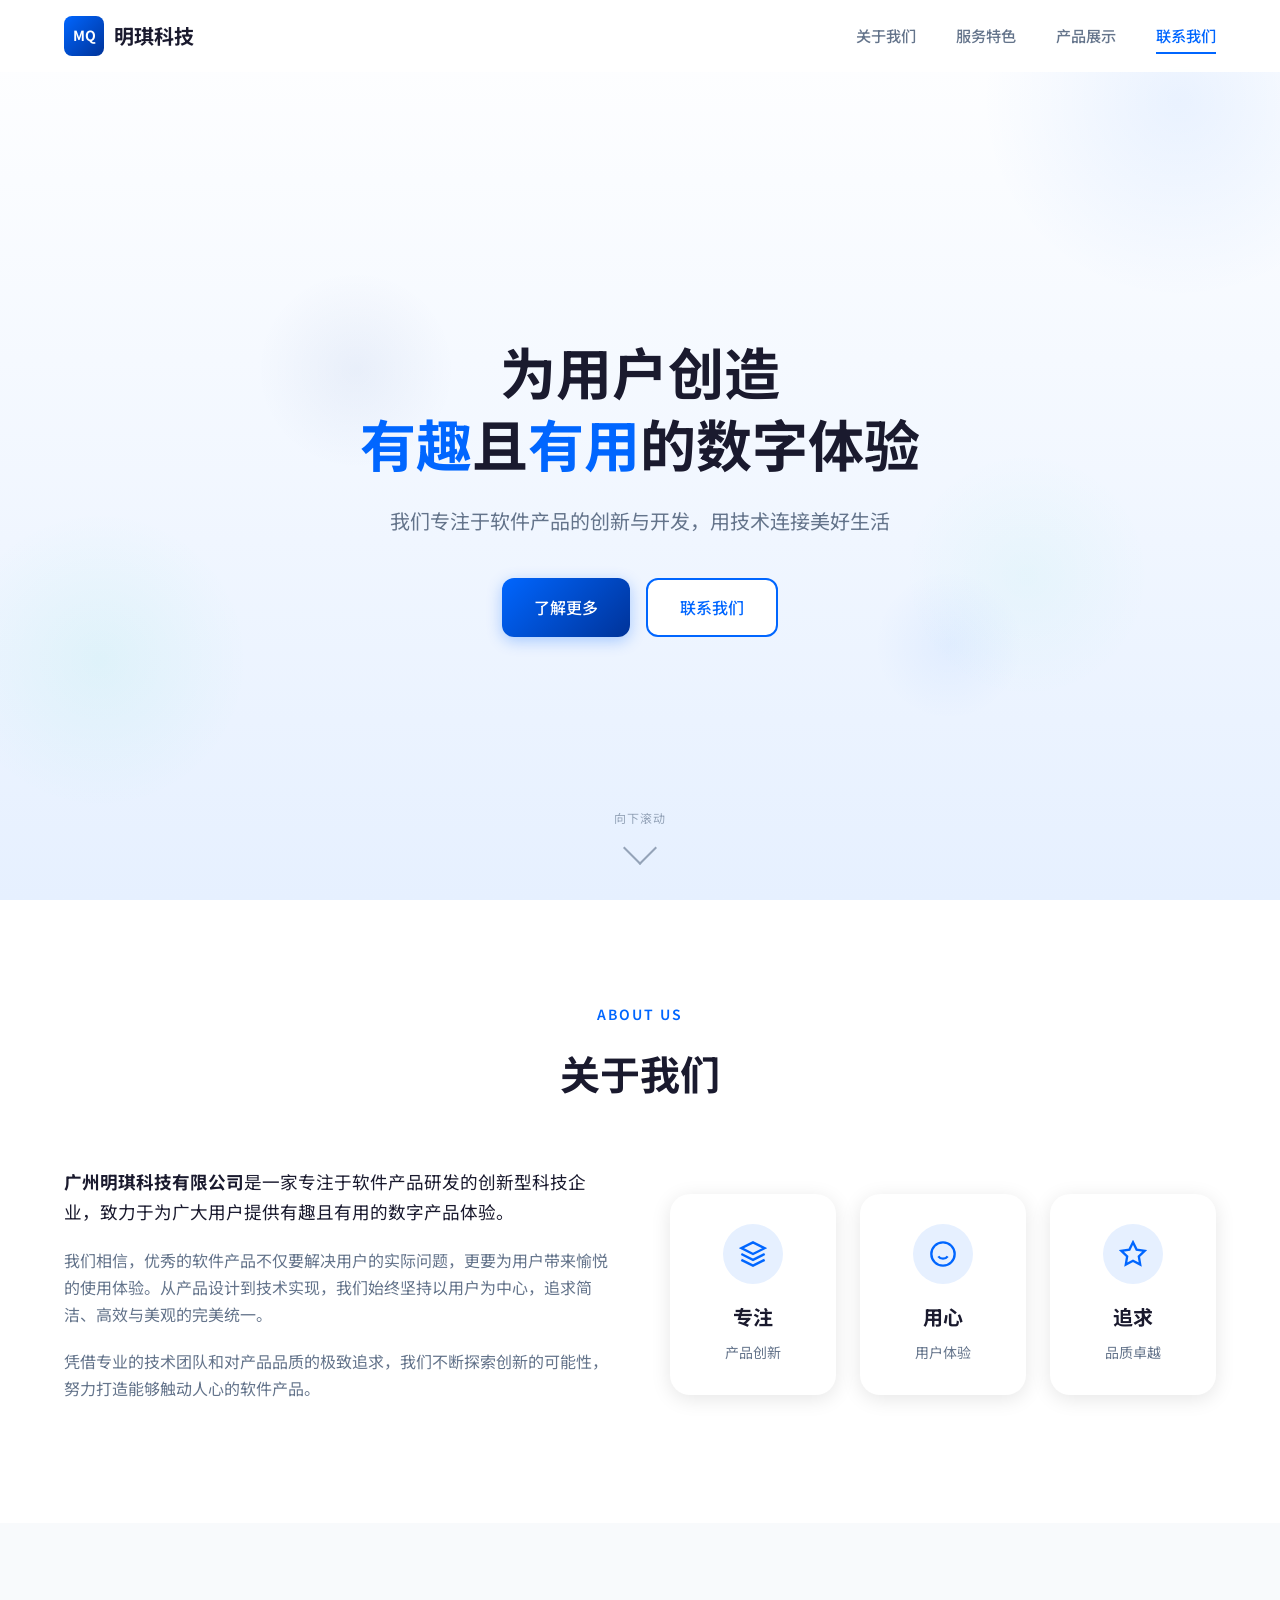
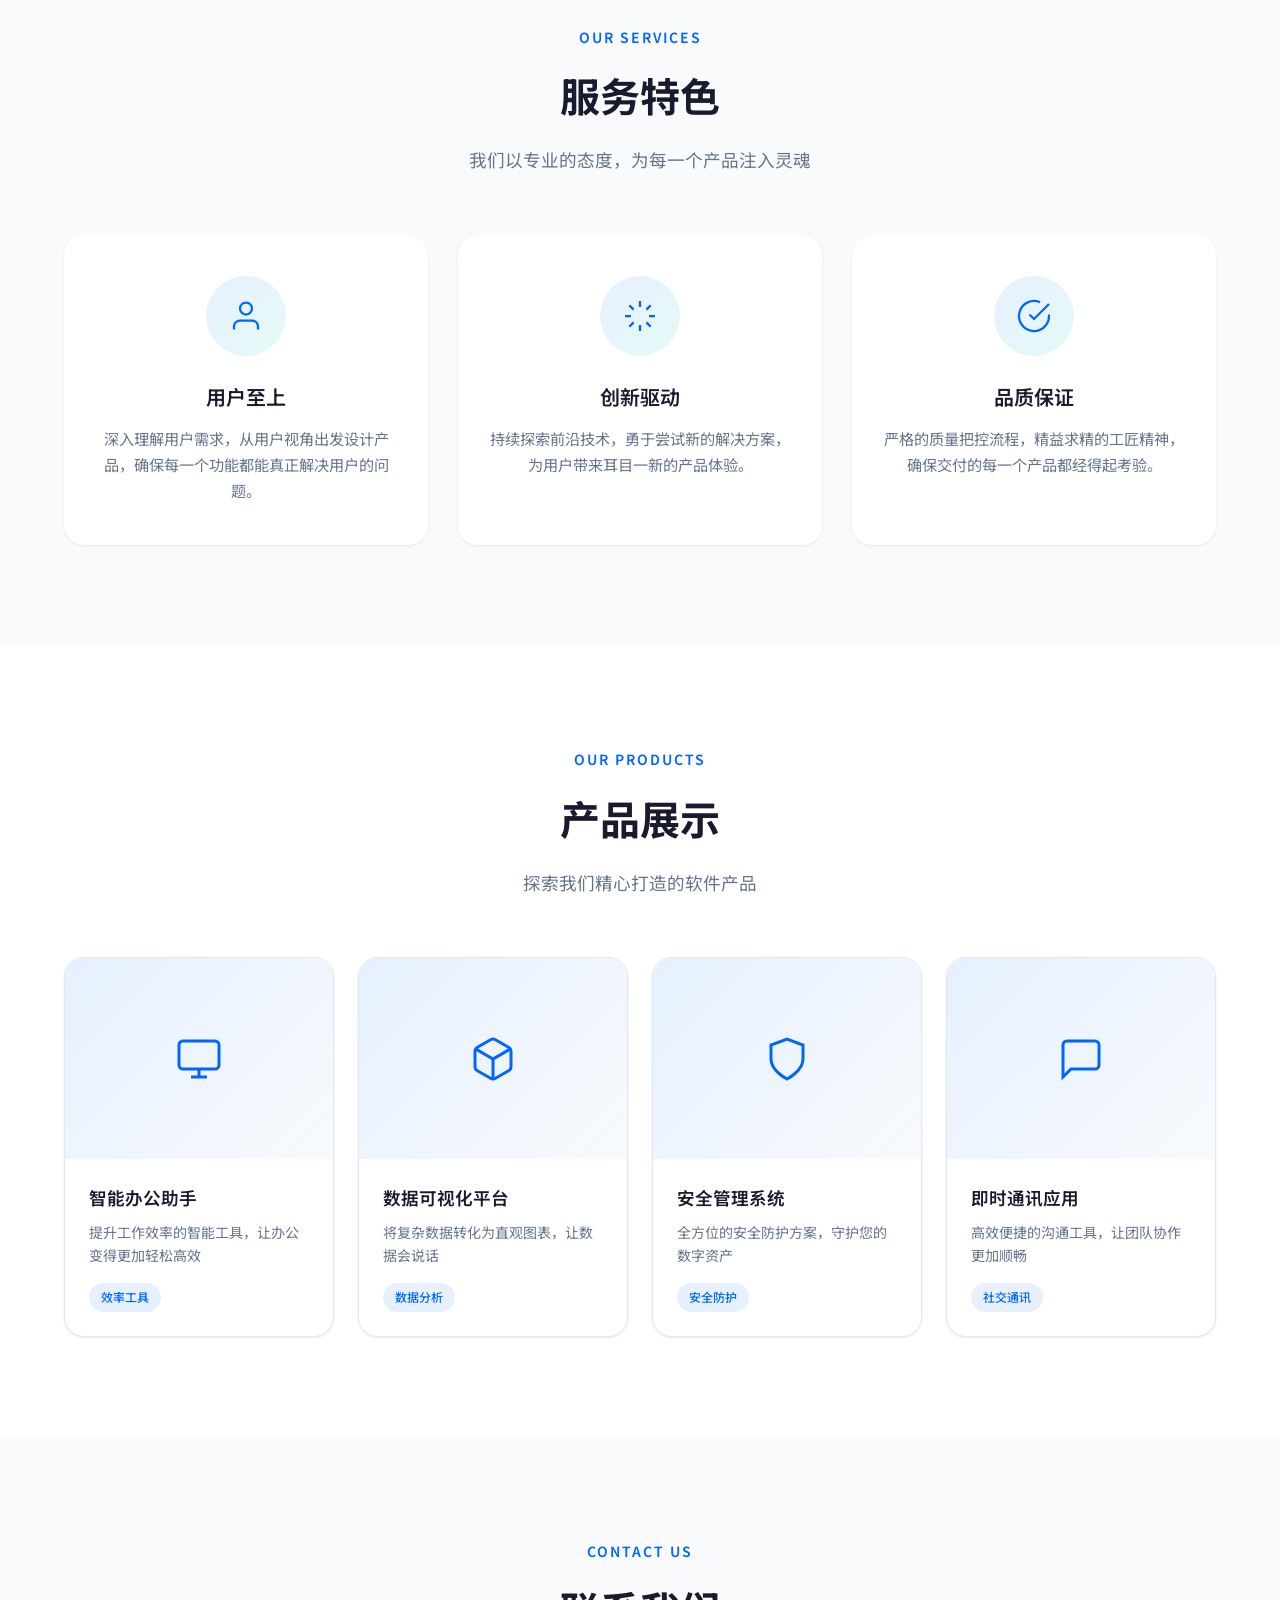
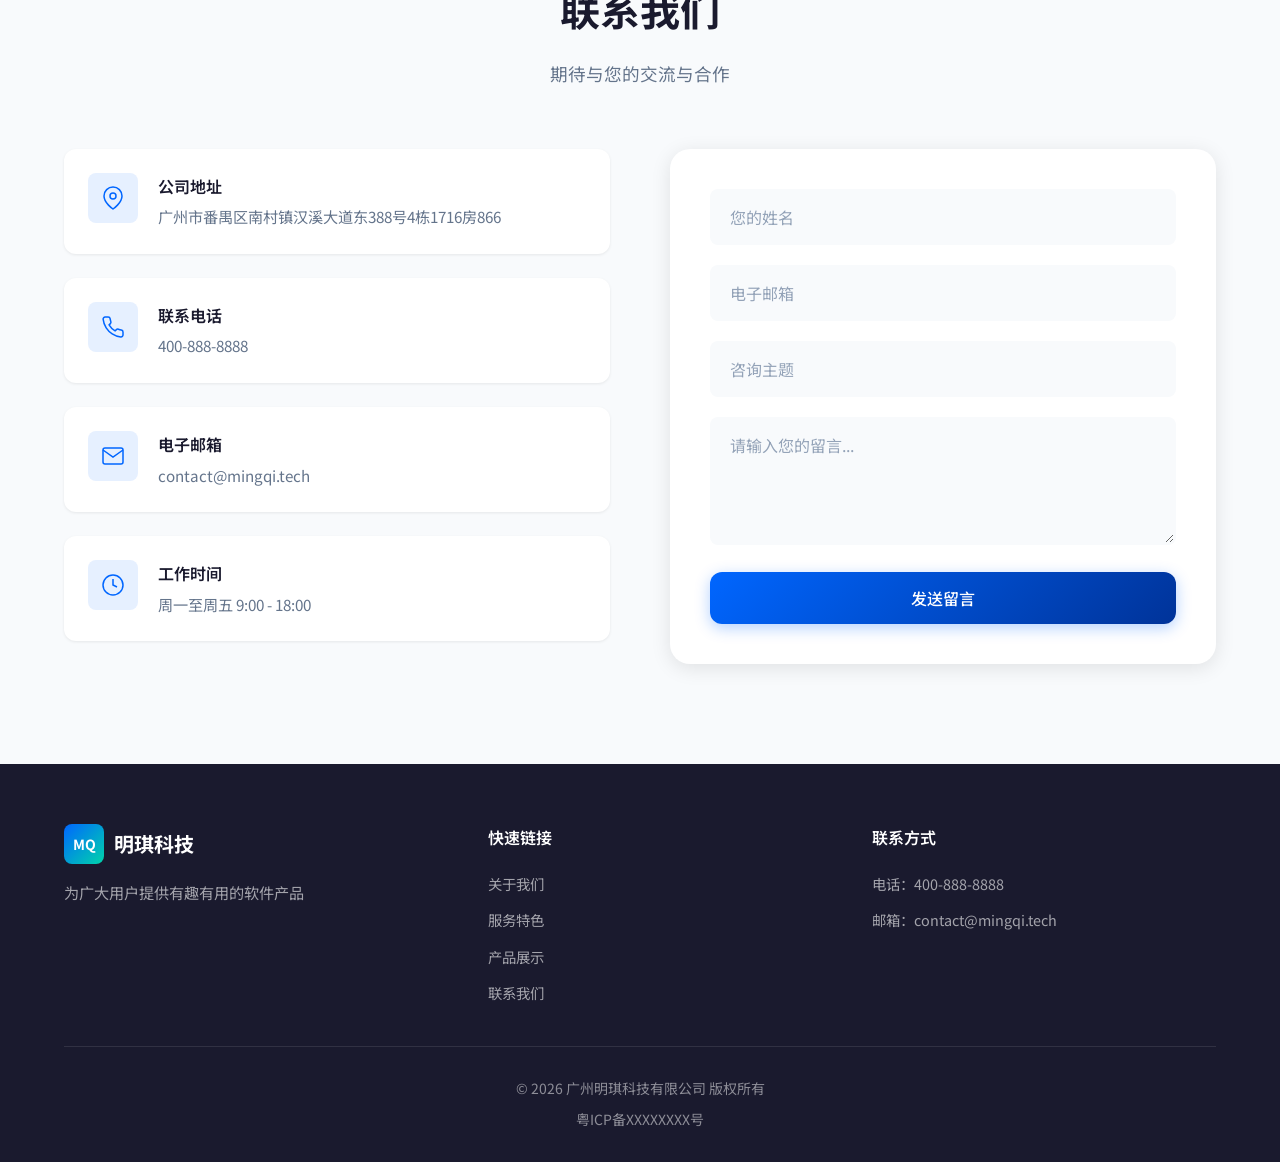
==== index.html @ f9608467 "Initial commit: 明琪科技官网" ====
<!DOCTYPE html>
<html lang="zh-CN">
<head>
    <meta charset="UTF-8">
    <meta name="viewport" content="width=device-width, initial-scale=1.0">
    <meta name="description" content="广州明琪科技有限公司 - 为广大用户提供有趣有用的软件产品">
    <meta name="keywords" content="明琪科技,软件开发,广州科技公司">
    <title>广州明琪科技有限公司 | 有趣有用的软件产品</title>
    <link rel="stylesheet" href="css/style.css">
    <link rel="preconnect" href="https://fonts.googleapis.com">
    <link rel="preconnect" href="https://fonts.gstatic.com" crossorigin>
    <link href="https://fonts.googleapis.com/css2?family=Noto+Sans+SC:wght@300;400;500;700&display=swap" rel="stylesheet">
</head>
<body>
    <!-- 顶部导航栏 -->
    <header class="header" id="header">
        <nav class="nav container">
            <a href="#" class="nav-logo">
                <span class="logo-icon">MQ</span>
                <span class="logo-text">明琪科技</span>
            </a>
            <ul class="nav-menu" id="nav-menu">
                <li class="nav-item">
                    <a href="#about" class="nav-link">关于我们</a>
                </li>
                <li class="nav-item">
                    <a href="#services" class="nav-link">服务特色</a>
                </li>
                <li class="nav-item">
                    <a href="#products" class="nav-link">产品展示</a>
                </li>
                <li class="nav-item">
                    <a href="#contact" class="nav-link">联系我们</a>
                </li>
            </ul>
            <button class="nav-toggle" id="nav-toggle" aria-label="打开菜单">
                <span class="hamburger"></span>
            </button>
        </nav>
    </header>

    <!-- 首屏区域 -->
    <section class="hero" id="hero">
        <div class="hero-bg">
            <div class="hero-shapes">
                <div class="shape shape-1"></div>
                <div class="shape shape-2"></div>
                <div class="shape shape-3"></div>
                <div class="shape shape-4"></div>
                <div class="shape shape-5"></div>
            </div>
        </div>
        <div class="hero-content container">
            <h1 class="hero-title animate-fade-up">
                为用户创造<br>
                <span class="highlight">有趣</span>且<span class="highlight">有用</span>的数字体验
            </h1>
            <p class="hero-subtitle animate-fade-up delay-1">
                我们专注于软件产品的创新与开发，用技术连接美好生活
            </p>
            <div class="hero-buttons animate-fade-up delay-2">
                <a href="#about" class="btn btn-primary">了解更多</a>
                <a href="#contact" class="btn btn-secondary">联系我们</a>
            </div>
        </div>
        <div class="scroll-indicator">
            <span class="scroll-text">向下滚动</span>
            <div class="scroll-arrow"></div>
        </div>
    </section>

    <!-- 关于我们 -->
    <section class="about section" id="about">
        <div class="container">
            <div class="section-header">
                <span class="section-tag">About Us</span>
                <h2 class="section-title">关于我们</h2>
            </div>
            <div class="about-content">
                <div class="about-text">
                    <p class="about-lead">
                        <strong>广州明琪科技有限公司</strong>是一家专注于软件产品研发的创新型科技企业，致力于为广大用户提供有趣且有用的数字产品体验。
                    </p>
                    <p>
                        我们相信，优秀的软件产品不仅要解决用户的实际问题，更要为用户带来愉悦的使用体验。从产品设计到技术实现，我们始终坚持以用户为中心，追求简洁、高效与美观的完美统一。
                    </p>
                    <p>
                        凭借专业的技术团队和对产品品质的极致追求，我们不断探索创新的可能性，努力打造能够触动人心的软件产品。
                    </p>
                </div>
                <div class="about-stats">
                    <div class="stat-item">
                        <span class="stat-icon">
                            <svg viewBox="0 0 24 24" fill="none" stroke="currentColor" stroke-width="2">
                                <path d="M12 2L2 7l10 5 10-5-10-5zM2 17l10 5 10-5M2 12l10 5 10-5"></path>
                            </svg>
                        </span>
                        <span class="stat-number">专注</span>
                        <span class="stat-label">产品创新</span>
                    </div>
                    <div class="stat-item">
                        <span class="stat-icon">
                            <svg viewBox="0 0 24 24" fill="none" stroke="currentColor" stroke-width="2">
                                <circle cx="12" cy="12" r="10"></circle>
                                <path d="M8 14s1.5 2 4 2 4-2 4-2"></path>
                                <line x1="9" y1="9" x2="9.01" y2="9"></line>
                                <line x1="15" y1="9" x2="15.01" y2="9"></line>
                            </svg>
                        </span>
                        <span class="stat-number">用心</span>
                        <span class="stat-label">用户体验</span>
                    </div>
                    <div class="stat-item">
                        <span class="stat-icon">
                            <svg viewBox="0 0 24 24" fill="none" stroke="currentColor" stroke-width="2">
                                <polygon points="12 2 15.09 8.26 22 9.27 17 14.14 18.18 21.02 12 17.77 5.82 21.02 7 14.14 2 9.27 8.91 8.26 12 2"></polygon>
                            </svg>
                        </span>
                        <span class="stat-number">追求</span>
                        <span class="stat-label">品质卓越</span>
                    </div>
                </div>
            </div>
        </div>
    </section>

    <!-- 服务特色 -->
    <section class="services section section-alt" id="services">
        <div class="container">
            <div class="section-header">
                <span class="section-tag">Our Services</span>
                <h2 class="section-title">服务特色</h2>
                <p class="section-subtitle">我们以专业的态度，为每一个产品注入灵魂</p>
            </div>
            <div class="services-grid">
                <div class="service-card">
                    <div class="service-icon">
                        <svg viewBox="0 0 24 24" fill="none" stroke="currentColor" stroke-width="1.5">
                            <path d="M20 21v-2a4 4 0 0 0-4-4H8a4 4 0 0 0-4 4v2"></path>
                            <circle cx="12" cy="7" r="4"></circle>
                        </svg>
                    </div>
                    <h3 class="service-title">用户至上</h3>
                    <p class="service-desc">
                        深入理解用户需求，从用户视角出发设计产品，确保每一个功能都能真正解决用户的问题。
                    </p>
                </div>
                <div class="service-card">
                    <div class="service-icon">
                        <svg viewBox="0 0 24 24" fill="none" stroke="currentColor" stroke-width="1.5">
                            <path d="M12 2v4M12 18v4M4.93 4.93l2.83 2.83M16.24 16.24l2.83 2.83M2 12h4M18 12h4M4.93 19.07l2.83-2.83M16.24 7.76l2.83-2.83"></path>
                        </svg>
                    </div>
                    <h3 class="service-title">创新驱动</h3>
                    <p class="service-desc">
                        持续探索前沿技术，勇于尝试新的解决方案，为用户带来耳目一新的产品体验。
                    </p>
                </div>
                <div class="service-card">
                    <div class="service-icon">
                        <svg viewBox="0 0 24 24" fill="none" stroke="currentColor" stroke-width="1.5">
                            <path d="M22 11.08V12a10 10 0 1 1-5.93-9.14"></path>
                            <polyline points="22 4 12 14.01 9 11.01"></polyline>
                        </svg>
                    </div>
                    <h3 class="service-title">品质保证</h3>
                    <p class="service-desc">
                        严格的质量把控流程，精益求精的工匠精神，确保交付的每一个产品都经得起考验。
                    </p>
                </div>
            </div>
        </div>
    </section>

    <!-- 产品展示 -->
    <section class="products section" id="products">
        <div class="container">
            <div class="section-header">
                <span class="section-tag">Our Products</span>
                <h2 class="section-title">产品展示</h2>
                <p class="section-subtitle">探索我们精心打造的软件产品</p>
            </div>
            <div class="products-grid">
                <div class="product-card">
                    <div class="product-image">
                        <div class="product-placeholder">
                            <svg viewBox="0 0 24 24" fill="none" stroke="currentColor" stroke-width="1.5">
                                <rect x="2" y="3" width="20" height="14" rx="2" ry="2"></rect>
                                <line x1="8" y1="21" x2="16" y2="21"></line>
                                <line x1="12" y1="17" x2="12" y2="21"></line>
                            </svg>
                        </div>
                    </div>
                    <div class="product-info">
                        <h3 class="product-name">智能办公助手</h3>
                        <p class="product-desc">提升工作效率的智能工具，让办公变得更加轻松高效</p>
                        <span class="product-tag">效率工具</span>
                    </div>
                </div>
                <div class="product-card">
                    <div class="product-image">
                        <div class="product-placeholder">
                            <svg viewBox="0 0 24 24" fill="none" stroke="currentColor" stroke-width="1.5">
                                <path d="M21 16V8a2 2 0 0 0-1-1.73l-7-4a2 2 0 0 0-2 0l-7 4A2 2 0 0 0 3 8v8a2 2 0 0 0 1 1.73l7 4a2 2 0 0 0 2 0l7-4A2 2 0 0 0 21 16z"></path>
                                <polyline points="3.27 6.96 12 12.01 20.73 6.96"></polyline>
                                <line x1="12" y1="22.08" x2="12" y2="12"></line>
                            </svg>
                        </div>
                    </div>
                    <div class="product-info">
                        <h3 class="product-name">数据可视化平台</h3>
                        <p class="product-desc">将复杂数据转化为直观图表，让数据会说话</p>
                        <span class="product-tag">数据分析</span>
                    </div>
                </div>
                <div class="product-card">
                    <div class="product-image">
                        <div class="product-placeholder">
                            <svg viewBox="0 0 24 24" fill="none" stroke="currentColor" stroke-width="1.5">
                                <path d="M12 22s8-4 8-10V5l-8-3-8 3v7c0 6 8 10 8 10z"></path>
                            </svg>
                        </div>
                    </div>
                    <div class="product-info">
                        <h3 class="product-name">安全管理系统</h3>
                        <p class="product-desc">全方位的安全防护方案，守护您的数字资产</p>
                        <span class="product-tag">安全防护</span>
                    </div>
                </div>
                <div class="product-card">
                    <div class="product-image">
                        <div class="product-placeholder">
                            <svg viewBox="0 0 24 24" fill="none" stroke="currentColor" stroke-width="1.5">
                                <path d="M21 15a2 2 0 0 1-2 2H7l-4 4V5a2 2 0 0 1 2-2h14a2 2 0 0 1 2 2z"></path>
                            </svg>
                        </div>
                    </div>
                    <div class="product-info">
                        <h3 class="product-name">即时通讯应用</h3>
                        <p class="product-desc">高效便捷的沟通工具，让团队协作更加顺畅</p>
                        <span class="product-tag">社交通讯</span>
                    </div>
                </div>
            </div>
        </div>
    </section>

    <!-- 联系我们 -->
    <section class="contact section section-alt" id="contact">
        <div class="container">
            <div class="section-header">
                <span class="section-tag">Contact Us</span>
                <h2 class="section-title">联系我们</h2>
                <p class="section-subtitle">期待与您的交流与合作</p>
            </div>
            <div class="contact-content">
                <div class="contact-info">
                    <div class="contact-item">
                        <div class="contact-icon">
                            <svg viewBox="0 0 24 24" fill="none" stroke="currentColor" stroke-width="1.5">
                                <path d="M21 10c0 7-9 13-9 13s-9-6-9-13a9 9 0 0 1 18 0z"></path>
                                <circle cx="12" cy="10" r="3"></circle>
                            </svg>
                        </div>
                        <div class="contact-text">
                            <h4>公司地址</h4>
                            <p>广州市番禺区南村镇汉溪大道东388号4栋1716房866</p>
                        </div>
                    </div>
                    <div class="contact-item">
                        <div class="contact-icon">
                            <svg viewBox="0 0 24 24" fill="none" stroke="currentColor" stroke-width="1.5">
                                <path d="M22 16.92v3a2 2 0 0 1-2.18 2 19.79 19.79 0 0 1-8.63-3.07 19.5 19.5 0 0 1-6-6 19.79 19.79 0 0 1-3.07-8.67A2 2 0 0 1 4.11 2h3a2 2 0 0 1 2 1.72 12.84 12.84 0 0 0 .7 2.81 2 2 0 0 1-.45 2.11L8.09 9.91a16 16 0 0 0 6 6l1.27-1.27a2 2 0 0 1 2.11-.45 12.84 12.84 0 0 0 2.81.7A2 2 0 0 1 22 16.92z"></path>
                            </svg>
                        </div>
                        <div class="contact-text">
                            <h4>联系电话</h4>
                            <p>400-888-8888</p>
                        </div>
                    </div>
                    <div class="contact-item">
                        <div class="contact-icon">
                            <svg viewBox="0 0 24 24" fill="none" stroke="currentColor" stroke-width="1.5">
                                <path d="M4 4h16c1.1 0 2 .9 2 2v12c0 1.1-.9 2-2 2H4c-1.1 0-2-.9-2-2V6c0-1.1.9-2 2-2z"></path>
                                <polyline points="22,6 12,13 2,6"></polyline>
                            </svg>
                        </div>
                        <div class="contact-text">
                            <h4>电子邮箱</h4>
                            <p>contact@mingqi.tech</p>
                        </div>
                    </div>
                    <div class="contact-item">
                        <div class="contact-icon">
                            <svg viewBox="0 0 24 24" fill="none" stroke="currentColor" stroke-width="1.5">
                                <circle cx="12" cy="12" r="10"></circle>
                                <polyline points="12 6 12 12 16 14"></polyline>
                            </svg>
                        </div>
                        <div class="contact-text">
                            <h4>工作时间</h4>
                            <p>周一至周五 9:00 - 18:00</p>
                        </div>
                    </div>
                </div>
                <div class="contact-form-wrapper">
                    <form class="contact-form" id="contact-form">
                        <div class="form-group">
                            <input type="text" id="name" name="name" placeholder="您的姓名" required>
                        </div>
                        <div class="form-group">
                            <input type="email" id="email" name="email" placeholder="电子邮箱" required>
                        </div>
                        <div class="form-group">
                            <input type="text" id="subject" name="subject" placeholder="咨询主题">
                        </div>
                        <div class="form-group">
                            <textarea id="message" name="message" placeholder="请输入您的留言..." rows="4" required></textarea>
                        </div>
                        <button type="submit" class="btn btn-primary btn-block">发送留言</button>
                    </form>
                </div>
            </div>
        </div>
    </section>

    <!-- 页脚 -->
    <footer class="footer">
        <div class="container">
            <div class="footer-content">
                <div class="footer-brand">
                    <a href="#" class="footer-logo">
                        <span class="logo-icon">MQ</span>
                        <span class="logo-text">明琪科技</span>
                    </a>
                    <p class="footer-desc">为广大用户提供有趣有用的软件产品</p>
                </div>
                <div class="footer-links">
                    <div class="footer-col">
                        <h4>快速链接</h4>
                        <ul>
                            <li><a href="#about">关于我们</a></li>
                            <li><a href="#services">服务特色</a></li>
                            <li><a href="#products">产品展示</a></li>
                            <li><a href="#contact">联系我们</a></li>
                        </ul>
                    </div>
                    <div class="footer-col">
                        <h4>联系方式</h4>
                        <ul>
                            <li>电话：400-888-8888</li>
                            <li>邮箱：contact@mingqi.tech</li>
                        </ul>
                    </div>
                </div>
            </div>
            <div class="footer-bottom">
                <p>&copy; 2026 广州明琪科技有限公司 版权所有</p>
                <p class="icp">粤ICP备XXXXXXXX号</p>
            </div>
        </div>
    </footer>

    <script src="js/main.js"></script>
</body>
</html>
---- css/style.css ----
/* ============================================
   广州明琪科技有限公司官网样式
   ============================================ */

/* CSS 变量 */
:root {
    /* 主色调 */
    --primary: #0066FF;
    --primary-dark: #003399;
    --primary-light: #E6F0FF;
    --accent: #00D4AA;
    
    /* 背景色 */
    --bg-white: #FFFFFF;
    --bg-light: #F8FAFC;
    --bg-alt: #F1F5F9;
    
    /* 文字色 */
    --text-primary: #1A1A2E;
    --text-secondary: #64748B;
    --text-light: #94A3B8;
    
    /* 其他 */
    --border-color: #E2E8F0;
    --shadow-sm: 0 1px 3px rgba(0, 0, 0, 0.08);
    --shadow-md: 0 4px 20px rgba(0, 0, 0, 0.1);
    --shadow-lg: 0 10px 40px rgba(0, 0, 0, 0.12);
    --radius-sm: 8px;
    --radius-md: 12px;
    --radius-lg: 20px;
    
    /* 字体 */
    --font-family: 'Noto Sans SC', -apple-system, BlinkMacSystemFont, 'Segoe UI', Roboto, sans-serif;
    
    /* 过渡 */
    --transition-fast: 0.2s ease;
    --transition-normal: 0.3s ease;
    --transition-slow: 0.5s ease;
    
    /* 间距 */
    --section-padding: 100px 0;
    --container-padding: 0 24px;
}

/* Reset & Base */
*,
*::before,
*::after {
    margin: 0;
    padding: 0;
    box-sizing: border-box;
}

html {
    scroll-behavior: smooth;
    font-size: 16px;
}

body {
    font-family: var(--font-family);
    font-size: 1rem;
    line-height: 1.7;
    color: var(--text-primary);
    background-color: var(--bg-white);
    overflow-x: hidden;
}

a {
    text-decoration: none;
    color: inherit;
    transition: color var(--transition-fast);
}

ul {
    list-style: none;
}

img {
    max-width: 100%;
    height: auto;
    display: block;
}

button {
    cursor: pointer;
    border: none;
    background: none;
    font-family: inherit;
}

/* Container */
.container {
    width: 100%;
    max-width: 1200px;
    margin: 0 auto;
    padding: var(--container-padding);
}

/* ============================================
   导航栏
   ============================================ */
.header {
    position: fixed;
    top: 0;
    left: 0;
    right: 0;
    z-index: 1000;
    background: rgba(255, 255, 255, 0.95);
    backdrop-filter: blur(10px);
    transition: box-shadow var(--transition-normal);
}

.header.scrolled {
    box-shadow: var(--shadow-md);
}

.nav {
    display: flex;
    justify-content: space-between;
    align-items: center;
    height: 72px;
}

.nav-logo {
    display: flex;
    align-items: center;
    gap: 10px;
}

.logo-icon {
    display: flex;
    align-items: center;
    justify-content: center;
    width: 40px;
    height: 40px;
    background: linear-gradient(135deg, var(--primary) 0%, var(--primary-dark) 100%);
    color: white;
    font-weight: 700;
    font-size: 14px;
    border-radius: var(--radius-sm);
}

.logo-text {
    font-size: 1.25rem;
    font-weight: 700;
    color: var(--text-primary);
}

.nav-menu {
    display: flex;
    gap: 40px;
}

.nav-link {
    font-size: 0.95rem;
    font-weight: 500;
    color: var(--text-secondary);
    position: relative;
    padding: 8px 0;
}

.nav-link::after {
    content: '';
    position: absolute;
    bottom: 0;
    left: 0;
    width: 0;
    height: 2px;
    background: var(--primary);
    transition: width var(--transition-normal);
}

.nav-link:hover,
.nav-link.active {
    color: var(--primary);
}

.nav-link:hover::after,
.nav-link.active::after {
    width: 100%;
}

/* 汉堡菜单 */
.nav-toggle {
    display: none;
    width: 32px;
    height: 32px;
    align-items: center;
    justify-content: center;
}

.hamburger {
    position: relative;
    width: 24px;
    height: 2px;
    background: var(--text-primary);
    transition: background var(--transition-fast);
}

.hamburger::before,
.hamburger::after {
    content: '';
    position: absolute;
    left: 0;
    width: 24px;
    height: 2px;
    background: var(--text-primary);
    transition: transform var(--transition-normal);
}

.hamburger::before {
    top: -8px;
}

.hamburger::after {
    bottom: -8px;
}

.nav-toggle.active .hamburger {
    background: transparent;
}

.nav-toggle.active .hamburger::before {
    transform: translateY(8px) rotate(45deg);
}

.nav-toggle.active .hamburger::after {
    transform: translateY(-8px) rotate(-45deg);
}

/* ============================================
   首屏区域
   ============================================ */
.hero {
    position: relative;
    min-height: 100vh;
    display: flex;
    align-items: center;
    justify-content: center;
    overflow: hidden;
    background: linear-gradient(180deg, var(--bg-white) 0%, var(--primary-light) 100%);
}

.hero-bg {
    position: absolute;
    inset: 0;
    overflow: hidden;
    pointer-events: none;
}

.hero-shapes {
    position: absolute;
    inset: 0;
}

.shape {
    position: absolute;
    border-radius: 50%;
    opacity: 0.5;
    animation: float 20s infinite ease-in-out;
}

.shape-1 {
    width: 400px;
    height: 400px;
    background: radial-gradient(circle, rgba(0, 102, 255, 0.15) 0%, transparent 70%);
    top: -100px;
    right: -100px;
    animation-delay: 0s;
}

.shape-2 {
    width: 300px;
    height: 300px;
    background: radial-gradient(circle, rgba(0, 212, 170, 0.12) 0%, transparent 70%);
    bottom: 10%;
    left: -50px;
    animation-delay: -5s;
}

.shape-3 {
    width: 200px;
    height: 200px;
    background: radial-gradient(circle, rgba(0, 51, 153, 0.1) 0%, transparent 70%);
    top: 30%;
    left: 20%;
    animation-delay: -10s;
}

.shape-4 {
    width: 150px;
    height: 150px;
    background: radial-gradient(circle, rgba(0, 102, 255, 0.1) 0%, transparent 70%);
    bottom: 20%;
    right: 20%;
    animation-delay: -15s;
}

.shape-5 {
    width: 250px;
    height: 250px;
    background: radial-gradient(circle, rgba(0, 212, 170, 0.08) 0%, transparent 70%);
    top: 50%;
    right: 10%;
    animation-delay: -7s;
}

@keyframes float {
    0%, 100% {
        transform: translate(0, 0) scale(1);
    }
    25% {
        transform: translate(20px, -30px) scale(1.05);
    }
    50% {
        transform: translate(-10px, 20px) scale(0.95);
    }
    75% {
        transform: translate(-20px, -10px) scale(1.02);
    }
}

.hero-content {
    position: relative;
    z-index: 1;
    text-align: center;
    padding-top: 72px;
}

.hero-title {
    font-size: clamp(2rem, 5vw, 3.5rem);
    font-weight: 700;
    line-height: 1.3;
    margin-bottom: 24px;
    color: var(--text-primary);
}

.hero-title .highlight {
    color: var(--primary);
    position: relative;
}

.hero-subtitle {
    font-size: clamp(1rem, 2vw, 1.25rem);
    color: var(--text-secondary);
    max-width: 600px;
    margin: 0 auto 40px;
}

.hero-buttons {
    display: flex;
    gap: 16px;
    justify-content: center;
    flex-wrap: wrap;
}

/* 滚动指示器 */
.scroll-indicator {
    position: absolute;
    bottom: 40px;
    left: 50%;
    transform: translateX(-50%);
    display: flex;
    flex-direction: column;
    align-items: center;
    gap: 8px;
    animation: bounce 2s infinite;
}

.scroll-text {
    font-size: 0.75rem;
    color: var(--text-light);
    letter-spacing: 1px;
}

.scroll-arrow {
    width: 24px;
    height: 24px;
    border-right: 2px solid var(--text-light);
    border-bottom: 2px solid var(--text-light);
    transform: rotate(45deg);
}

@keyframes bounce {
    0%, 20%, 50%, 80%, 100% {
        transform: translateX(-50%) translateY(0);
    }
    40% {
        transform: translateX(-50%) translateY(-10px);
    }
    60% {
        transform: translateX(-50%) translateY(-5px);
    }
}

/* ============================================
   通用按钮
   ============================================ */
.btn {
    display: inline-flex;
    align-items: center;
    justify-content: center;
    padding: 14px 32px;
    font-size: 1rem;
    font-weight: 500;
    border-radius: var(--radius-md);
    transition: all var(--transition-normal);
}

.btn-primary {
    background: linear-gradient(135deg, var(--primary) 0%, var(--primary-dark) 100%);
    color: white;
    box-shadow: 0 4px 15px rgba(0, 102, 255, 0.3);
}

.btn-primary:hover {
    transform: translateY(-2px);
    box-shadow: 0 6px 25px rgba(0, 102, 255, 0.4);
}

.btn-secondary {
    background: var(--bg-white);
    color: var(--primary);
    border: 2px solid var(--primary);
}

.btn-secondary:hover {
    background: var(--primary-light);
}

.btn-block {
    width: 100%;
}

/* ============================================
   通用 Section
   ============================================ */
.section {
    padding: var(--section-padding);
}

.section-alt {
    background: var(--bg-light);
}

.section-header {
    text-align: center;
    margin-bottom: 60px;
}

.section-tag {
    display: inline-block;
    font-size: 0.875rem;
    font-weight: 600;
    color: var(--primary);
    text-transform: uppercase;
    letter-spacing: 2px;
    margin-bottom: 12px;
}

.section-title {
    font-size: clamp(1.75rem, 4vw, 2.5rem);
    font-weight: 700;
    color: var(--text-primary);
    margin-bottom: 16px;
}

.section-subtitle {
    font-size: 1.1rem;
    color: var(--text-secondary);
    max-width: 600px;
    margin: 0 auto;
}

/* ============================================
   关于我们
   ============================================ */
.about-content {
    display: grid;
    grid-template-columns: 1fr 1fr;
    gap: 60px;
    align-items: center;
}

.about-text p {
    color: var(--text-secondary);
    margin-bottom: 20px;
}

.about-lead {
    font-size: 1.1rem;
    color: var(--text-primary) !important;
}

.about-stats {
    display: grid;
    grid-template-columns: repeat(3, 1fr);
    gap: 24px;
}

.stat-item {
    text-align: center;
    padding: 30px 20px;
    background: var(--bg-white);
    border-radius: var(--radius-lg);
    box-shadow: var(--shadow-md);
    transition: transform var(--transition-normal);
}

.stat-item:hover {
    transform: translateY(-5px);
}

.stat-icon {
    display: flex;
    align-items: center;
    justify-content: center;
    width: 60px;
    height: 60px;
    margin: 0 auto 16px;
    background: var(--primary-light);
    border-radius: 50%;
    color: var(--primary);
}

.stat-icon svg {
    width: 28px;
    height: 28px;
}

.stat-number {
    display: block;
    font-size: 1.25rem;
    font-weight: 700;
    color: var(--text-primary);
    margin-bottom: 4px;
}

.stat-label {
    font-size: 0.875rem;
    color: var(--text-secondary);
}

/* ============================================
   服务特色
   ============================================ */
.services-grid {
    display: grid;
    grid-template-columns: repeat(3, 1fr);
    gap: 30px;
}

.service-card {
    padding: 40px 30px;
    background: var(--bg-white);
    border-radius: var(--radius-lg);
    box-shadow: var(--shadow-sm);
    text-align: center;
    transition: all var(--transition-normal);
    border: 1px solid transparent;
}

.service-card:hover {
    transform: translateY(-8px);
    box-shadow: var(--shadow-lg);
    border-color: var(--primary-light);
}

.service-icon {
    display: flex;
    align-items: center;
    justify-content: center;
    width: 80px;
    height: 80px;
    margin: 0 auto 24px;
    background: linear-gradient(135deg, var(--primary-light) 0%, rgba(0, 212, 170, 0.1) 100%);
    border-radius: 50%;
    color: var(--primary);
    transition: all var(--transition-normal);
}

.service-card:hover .service-icon {
    background: linear-gradient(135deg, var(--primary) 0%, var(--primary-dark) 100%);
    color: white;
    transform: scale(1.1);
}

.service-icon svg {
    width: 36px;
    height: 36px;
}

.service-title {
    font-size: 1.25rem;
    font-weight: 600;
    color: var(--text-primary);
    margin-bottom: 12px;
}

.service-desc {
    font-size: 0.95rem;
    color: var(--text-secondary);
    line-height: 1.7;
}

/* ============================================
   产品展示
   ============================================ */
.products-grid {
    display: grid;
    grid-template-columns: repeat(4, 1fr);
    gap: 24px;
}

.product-card {
    background: var(--bg-white);
    border-radius: var(--radius-lg);
    overflow: hidden;
    box-shadow: var(--shadow-sm);
    transition: all var(--transition-normal);
    border: 1px solid var(--border-color);
}

.product-card:hover {
    transform: translateY(-8px);
    box-shadow: var(--shadow-lg);
}

.product-image {
    position: relative;
    aspect-ratio: 4/3;
    background: linear-gradient(135deg, var(--primary-light) 0%, var(--bg-light) 100%);
    overflow: hidden;
}

.product-placeholder {
    position: absolute;
    inset: 0;
    display: flex;
    align-items: center;
    justify-content: center;
    color: var(--primary);
    transition: all var(--transition-normal);
}

.product-card:hover .product-placeholder {
    transform: scale(1.1);
}

.product-placeholder svg {
    width: 48px;
    height: 48px;
}

.product-info {
    padding: 24px;
}

.product-name {
    font-size: 1.1rem;
    font-weight: 600;
    color: var(--text-primary);
    margin-bottom: 8px;
}

.product-desc {
    font-size: 0.875rem;
    color: var(--text-secondary);
    margin-bottom: 16px;
    line-height: 1.6;
}

.product-tag {
    display: inline-block;
    padding: 4px 12px;
    font-size: 0.75rem;
    font-weight: 500;
    color: var(--primary);
    background: var(--primary-light);
    border-radius: 20px;
}

/* ============================================
   联系我们
   ============================================ */
.contact-content {
    display: grid;
    grid-template-columns: 1fr 1fr;
    gap: 60px;
    align-items: start;
}

.contact-info {
    display: flex;
    flex-direction: column;
    gap: 24px;
}

.contact-item {
    display: flex;
    gap: 20px;
    padding: 24px;
    background: var(--bg-white);
    border-radius: var(--radius-md);
    box-shadow: var(--shadow-sm);
    transition: all var(--transition-normal);
}

.contact-item:hover {
    box-shadow: var(--shadow-md);
}

.contact-icon {
    flex-shrink: 0;
    display: flex;
    align-items: center;
    justify-content: center;
    width: 50px;
    height: 50px;
    background: var(--primary-light);
    border-radius: var(--radius-sm);
    color: var(--primary);
}

.contact-icon svg {
    width: 24px;
    height: 24px;
}

.contact-text h4 {
    font-size: 1rem;
    font-weight: 600;
    color: var(--text-primary);
    margin-bottom: 4px;
}

.contact-text p {
    font-size: 0.95rem;
    color: var(--text-secondary);
}

/* 表单 */
.contact-form-wrapper {
    background: var(--bg-white);
    padding: 40px;
    border-radius: var(--radius-lg);
    box-shadow: var(--shadow-md);
}

.contact-form {
    display: flex;
    flex-direction: column;
    gap: 20px;
}

.form-group input,
.form-group textarea {
    width: 100%;
    padding: 14px 18px;
    font-size: 1rem;
    font-family: inherit;
    color: var(--text-primary);
    background: var(--bg-light);
    border: 2px solid transparent;
    border-radius: var(--radius-sm);
    transition: all var(--transition-fast);
    outline: none;
}

.form-group input::placeholder,
.form-group textarea::placeholder {
    color: var(--text-light);
}

.form-group input:focus,
.form-group textarea:focus {
    border-color: var(--primary);
    background: var(--bg-white);
}

.form-group textarea {
    resize: vertical;
    min-height: 120px;
}

/* ============================================
   页脚
   ============================================ */
.footer {
    background: var(--text-primary);
    color: white;
    padding: 60px 0 30px;
}

.footer-content {
    display: grid;
    grid-template-columns: 1fr 2fr;
    gap: 60px;
    padding-bottom: 40px;
    border-bottom: 1px solid rgba(255, 255, 255, 0.1);
}

.footer-logo {
    display: flex;
    align-items: center;
    gap: 10px;
    margin-bottom: 16px;
}

.footer-logo .logo-icon {
    background: linear-gradient(135deg, var(--primary) 0%, var(--accent) 100%);
}

.footer-logo .logo-text {
    color: white;
}

.footer-desc {
    color: rgba(255, 255, 255, 0.6);
    font-size: 0.95rem;
}

.footer-links {
    display: grid;
    grid-template-columns: repeat(2, 1fr);
    gap: 40px;
}

.footer-col h4 {
    font-size: 1rem;
    font-weight: 600;
    margin-bottom: 20px;
    color: white;
}

.footer-col ul {
    display: flex;
    flex-direction: column;
    gap: 12px;
}

.footer-col a,
.footer-col li {
    font-size: 0.9rem;
    color: rgba(255, 255, 255, 0.6);
    transition: color var(--transition-fast);
}

.footer-col a:hover {
    color: var(--accent);
}

.footer-bottom {
    padding-top: 30px;
    text-align: center;
}

.footer-bottom p {
    font-size: 0.875rem;
    color: rgba(255, 255, 255, 0.5);
}

.footer-bottom .icp {
    margin-top: 8px;
}

/* ============================================
   动画类
   ============================================ */
.animate-fade-up {
    opacity: 0;
    transform: translateY(30px);
    animation: fadeUp 0.8s ease forwards;
}

.delay-1 {
    animation-delay: 0.2s;
}

.delay-2 {
    animation-delay: 0.4s;
}

@keyframes fadeUp {
    to {
        opacity: 1;
        transform: translateY(0);
    }
}

/* 滚动进入动画 */
.reveal {
    opacity: 0;
    transform: translateY(40px);
    transition: all 0.8s ease;
}

.reveal.active {
    opacity: 1;
    transform: translateY(0);
}

/* ============================================
   响应式设计
   ============================================ */

/* 平板端 */
@media (max-width: 1024px) {
    :root {
        --section-padding: 80px 0;
    }
    
    .products-grid {
        grid-template-columns: repeat(2, 1fr);
    }
    
    .about-content {
        gap: 40px;
    }
    
    .services-grid {
        gap: 20px;
    }
}

/* 移动端 */
@media (max-width: 768px) {
    :root {
        --section-padding: 60px 0;
        --container-padding: 0 16px;
    }
    
    /* 导航 */
    .nav-menu {
        position: fixed;
        top: 72px;
        left: 0;
        right: 0;
        background: var(--bg-white);
        flex-direction: column;
        align-items: center;
        gap: 0;
        padding: 20px 0;
        box-shadow: var(--shadow-md);
        transform: translateY(-150%);
        opacity: 0;
        transition: all var(--transition-normal);
    }
    
    .nav-menu.active {
        transform: translateY(0);
        opacity: 1;
    }
    
    .nav-item {
        width: 100%;
        text-align: center;
    }
    
    .nav-link {
        display: block;
        padding: 16px 24px;
    }
    
    .nav-link::after {
        display: none;
    }
    
    .nav-toggle {
        display: flex;
    }
    
    /* Hero */
    .hero {
        min-height: 100svh;
    }
    
    .hero-buttons {
        flex-direction: column;
        width: 100%;
        padding: 0 20px;
    }
    
    .btn {
        width: 100%;
    }
    
    .scroll-indicator {
        display: none;
    }
    
    /* About */
    .about-content {
        grid-template-columns: 1fr;
        gap: 40px;
    }
    
    .about-stats {
        grid-template-columns: repeat(3, 1fr);
        gap: 16px;
    }
    
    .stat-item {
        padding: 20px 12px;
    }
    
    .stat-icon {
        width: 48px;
        height: 48px;
    }
    
    .stat-icon svg {
        width: 22px;
        height: 22px;
    }
    
    .stat-number {
        font-size: 1rem;
    }
    
    .stat-label {
        font-size: 0.75rem;
    }
    
    /* Services */
    .services-grid {
        grid-template-columns: 1fr;
        gap: 20px;
    }
    
    .service-card {
        padding: 30px 24px;
    }
    
    /* Products */
    .products-grid {
        grid-template-columns: 1fr;
        gap: 20px;
    }
    
    /* Contact */
    .contact-content {
        grid-template-columns: 1fr;
        gap: 40px;
    }
    
    .contact-form-wrapper {
        padding: 30px 20px;
    }
    
    /* Footer */
    .footer-content {
        grid-template-columns: 1fr;
        gap: 40px;
    }
    
    .footer-links {
        grid-template-columns: 1fr;
        gap: 30px;
    }
}

/* 小屏幕优化 */
@media (max-width: 480px) {
    .about-stats {
        grid-template-columns: 1fr;
        gap: 16px;
    }
    
    .stat-item {
        display: flex;
        align-items: center;
        gap: 16px;
        text-align: left;
        padding: 20px;
    }
    
    .stat-icon {
        margin: 0;
    }
    
    .stat-content {
        display: flex;
        flex-direction: column;
    }
}
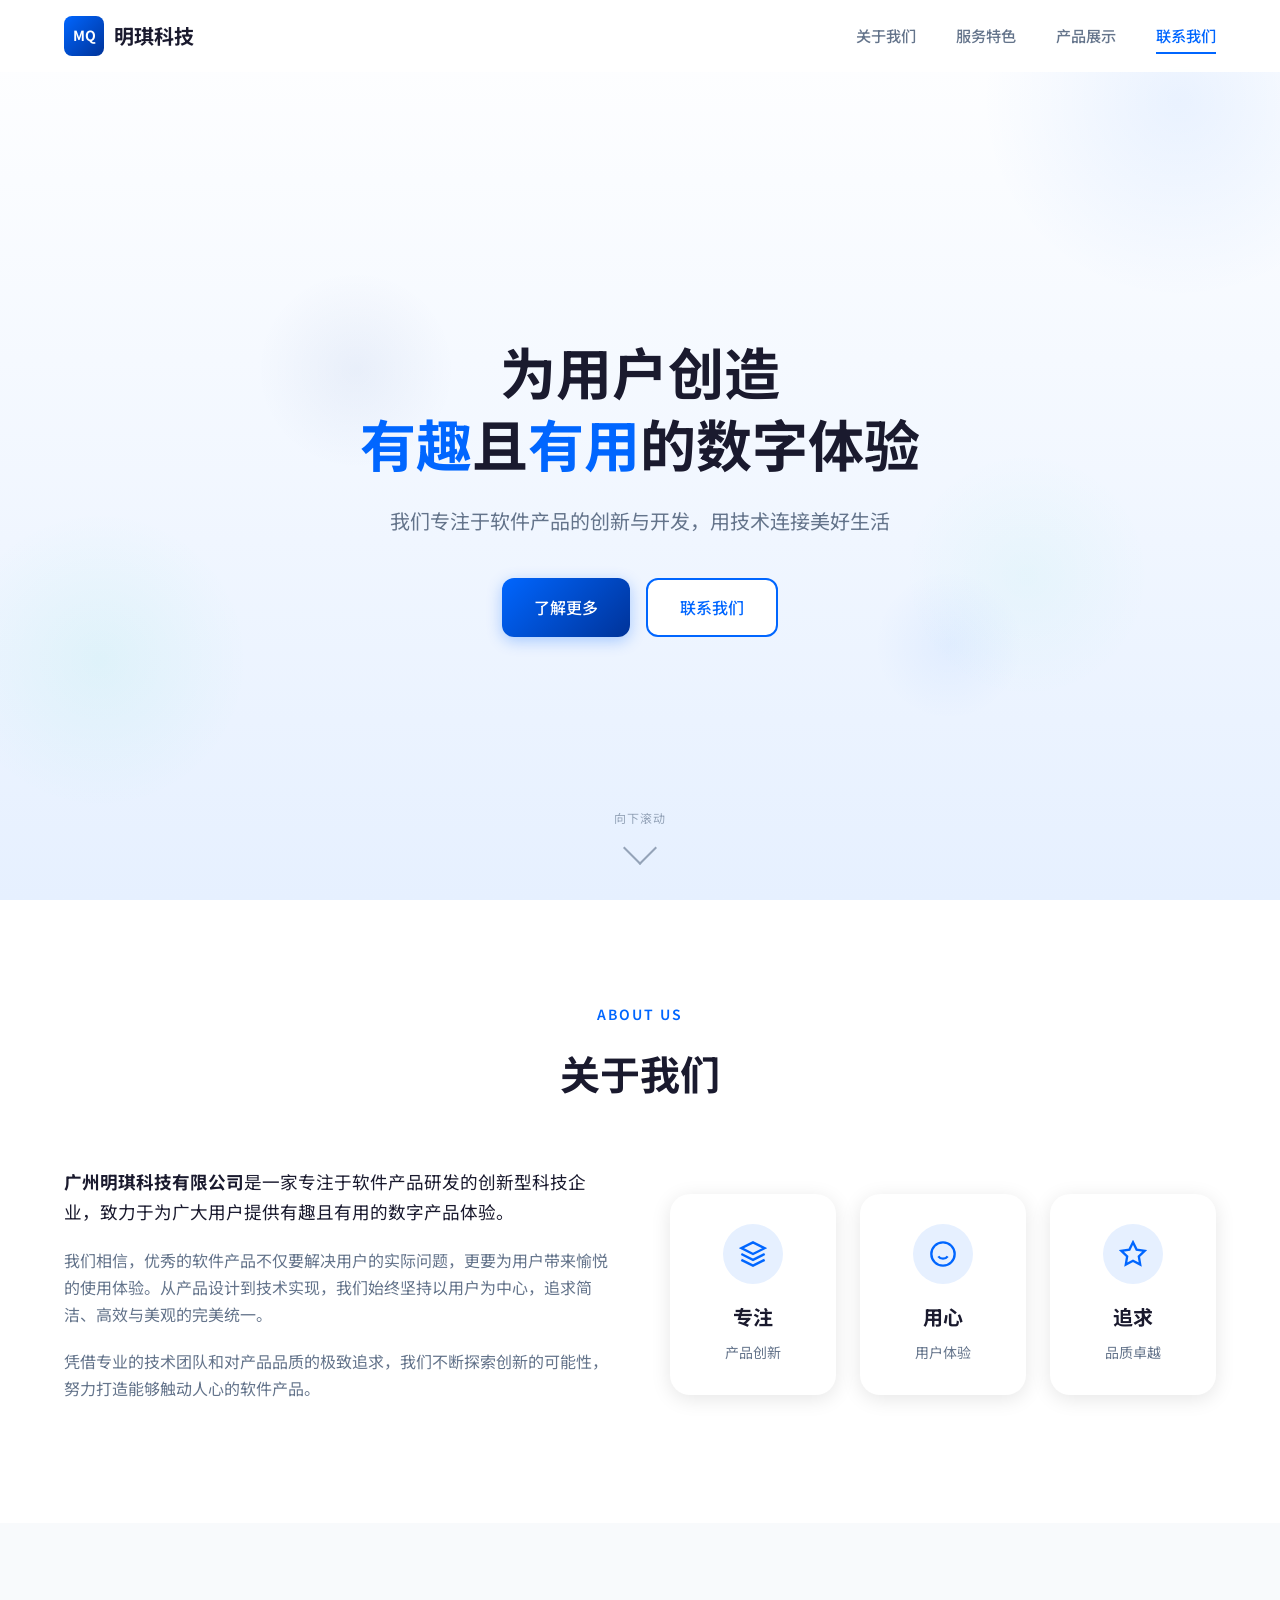
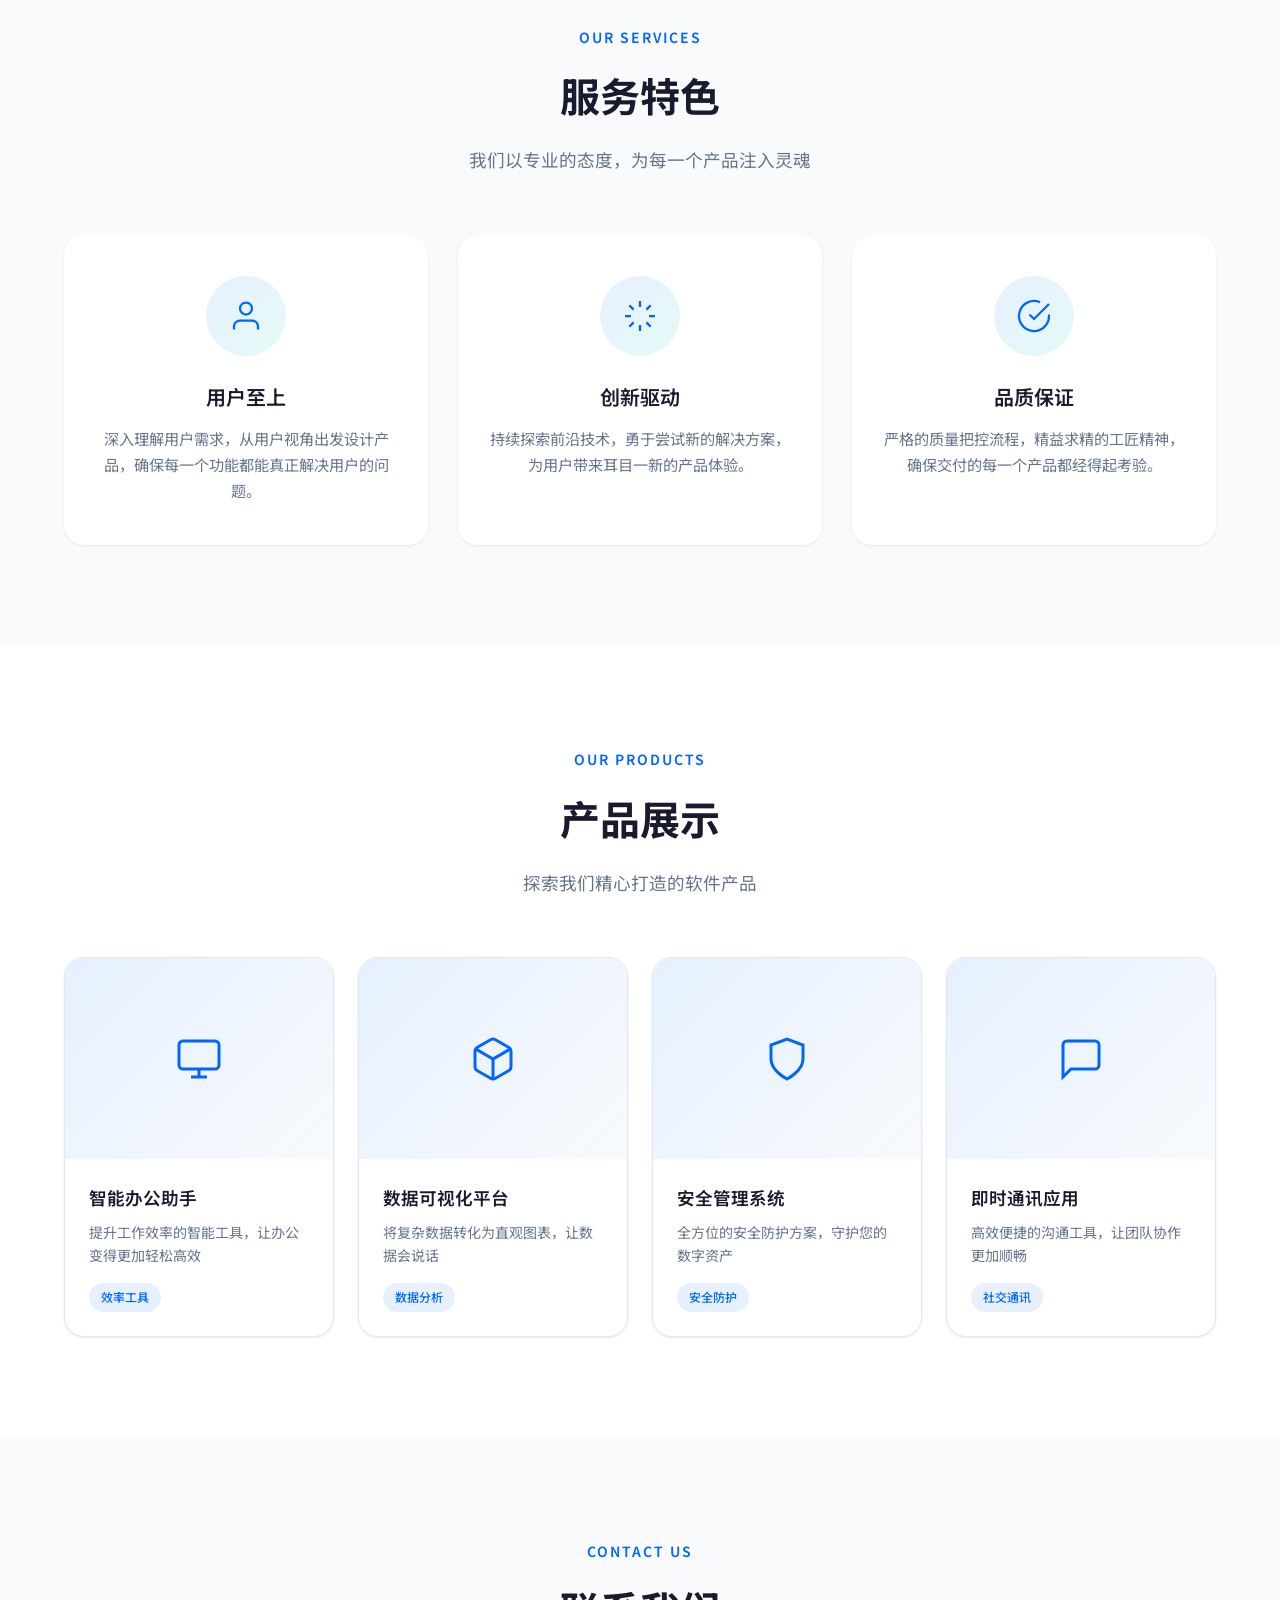
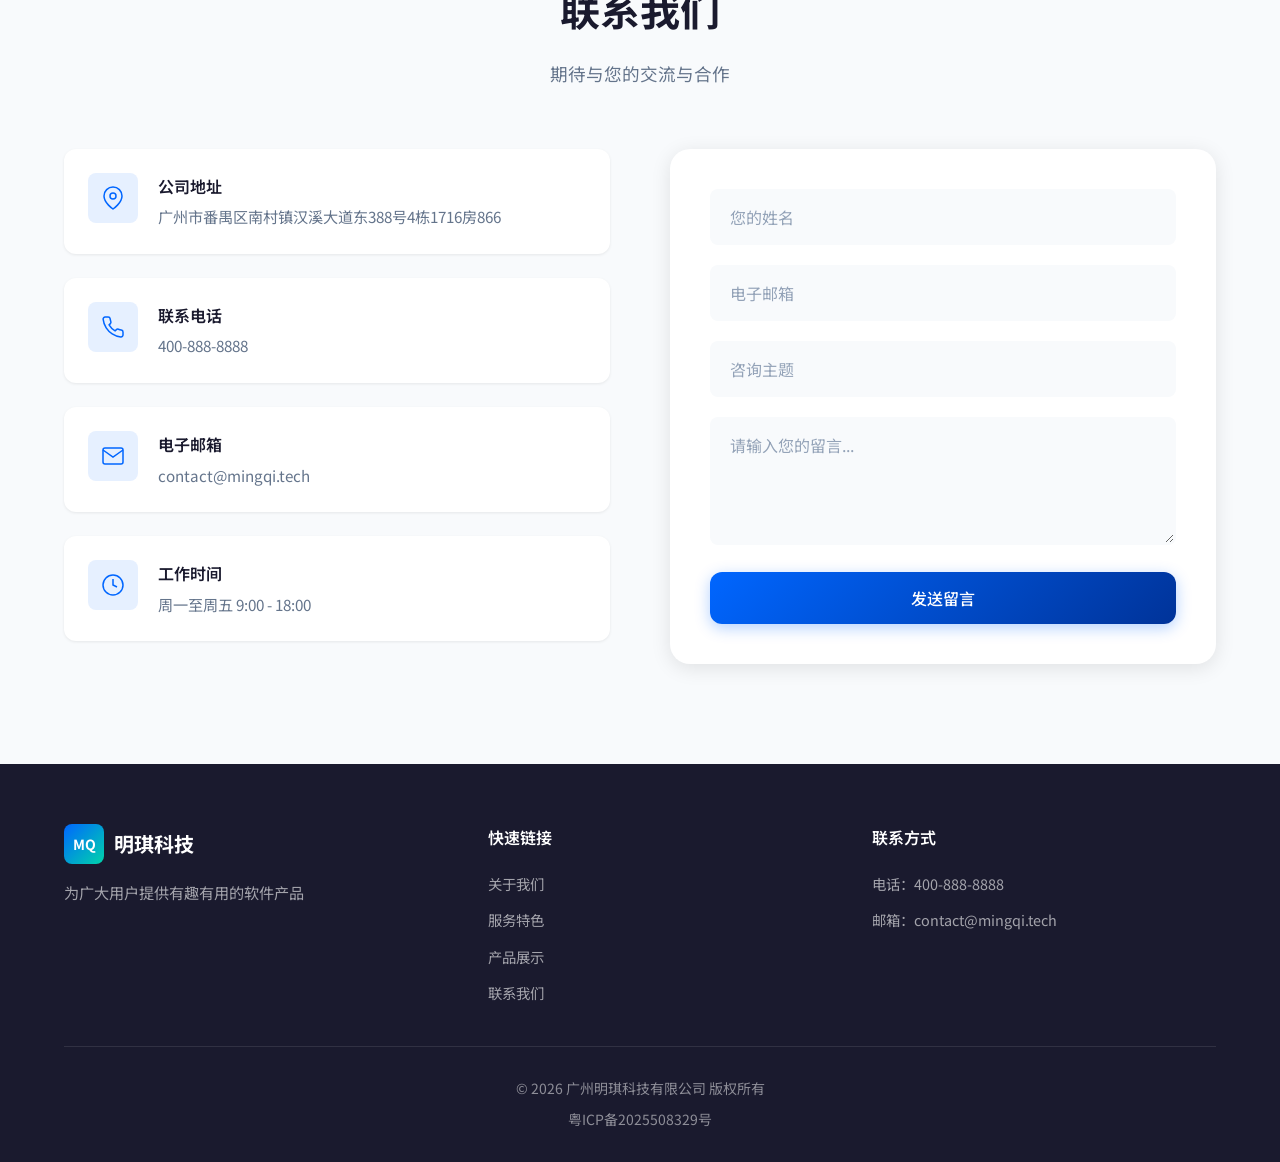
==== commit d90658c9: "更新备案号" ====
--- a/index.html
+++ b/index.html
@@ -356,7 +356,7 @@
             </div>
             <div class="footer-bottom">
                 <p>&copy; 2026 广州明琪科技有限公司 版权所有</p>
-                <p class="icp">粤ICP备XXXXXXXX号</p>
+                <p class="icp">粤ICP备2025508329号</p>
             </div>
         </div>
     </footer>
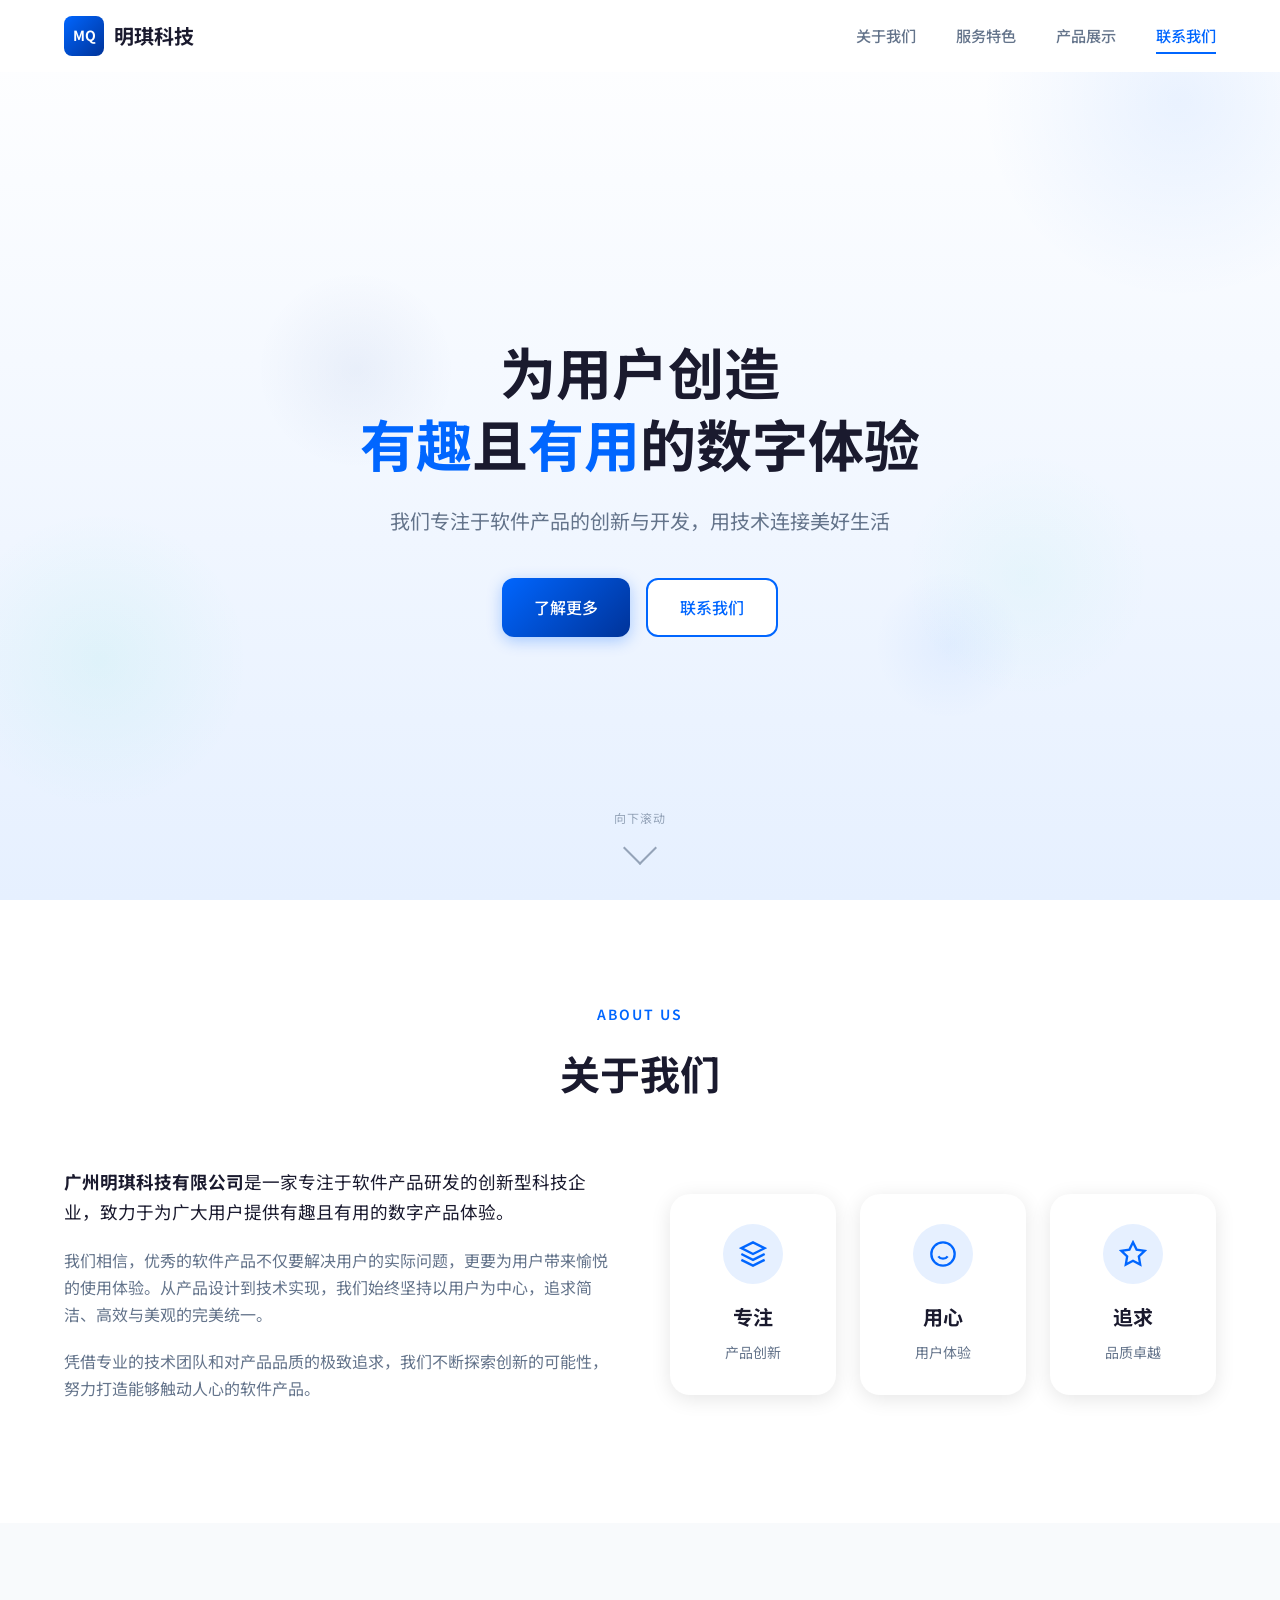
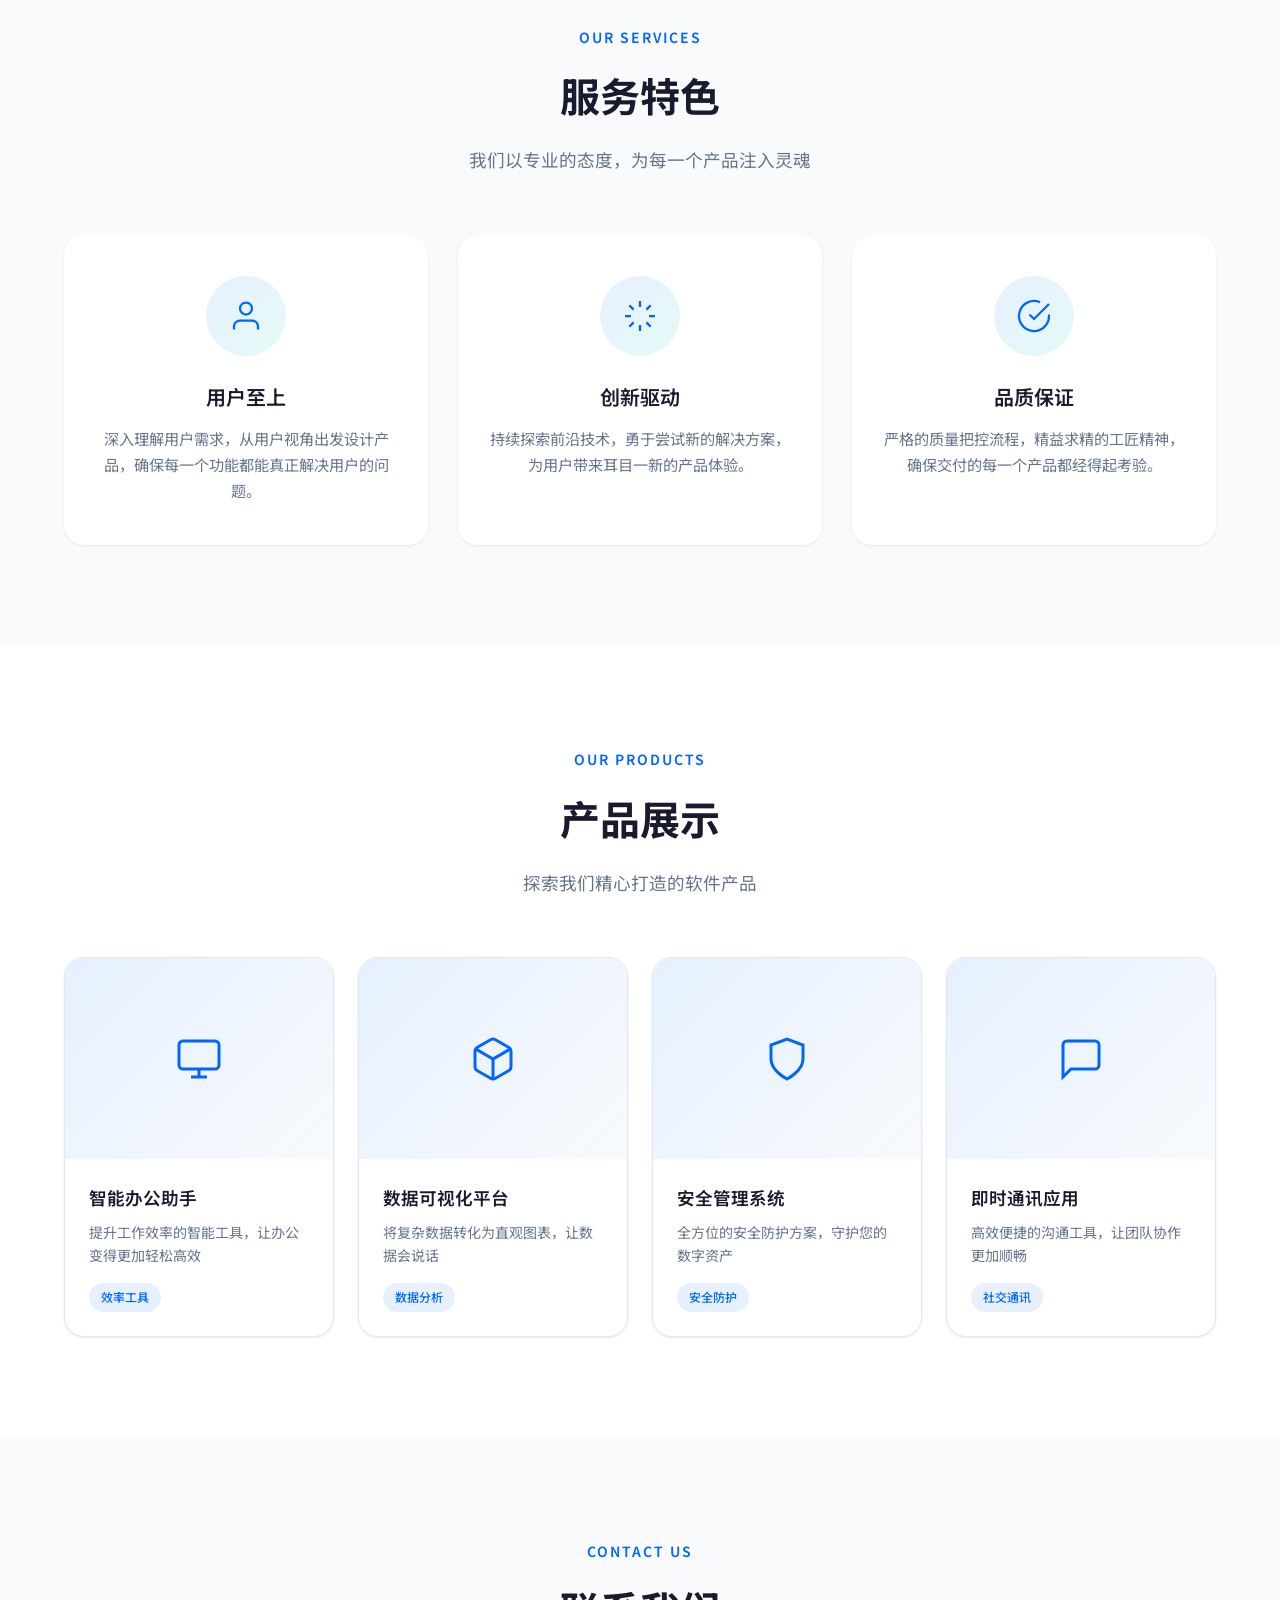
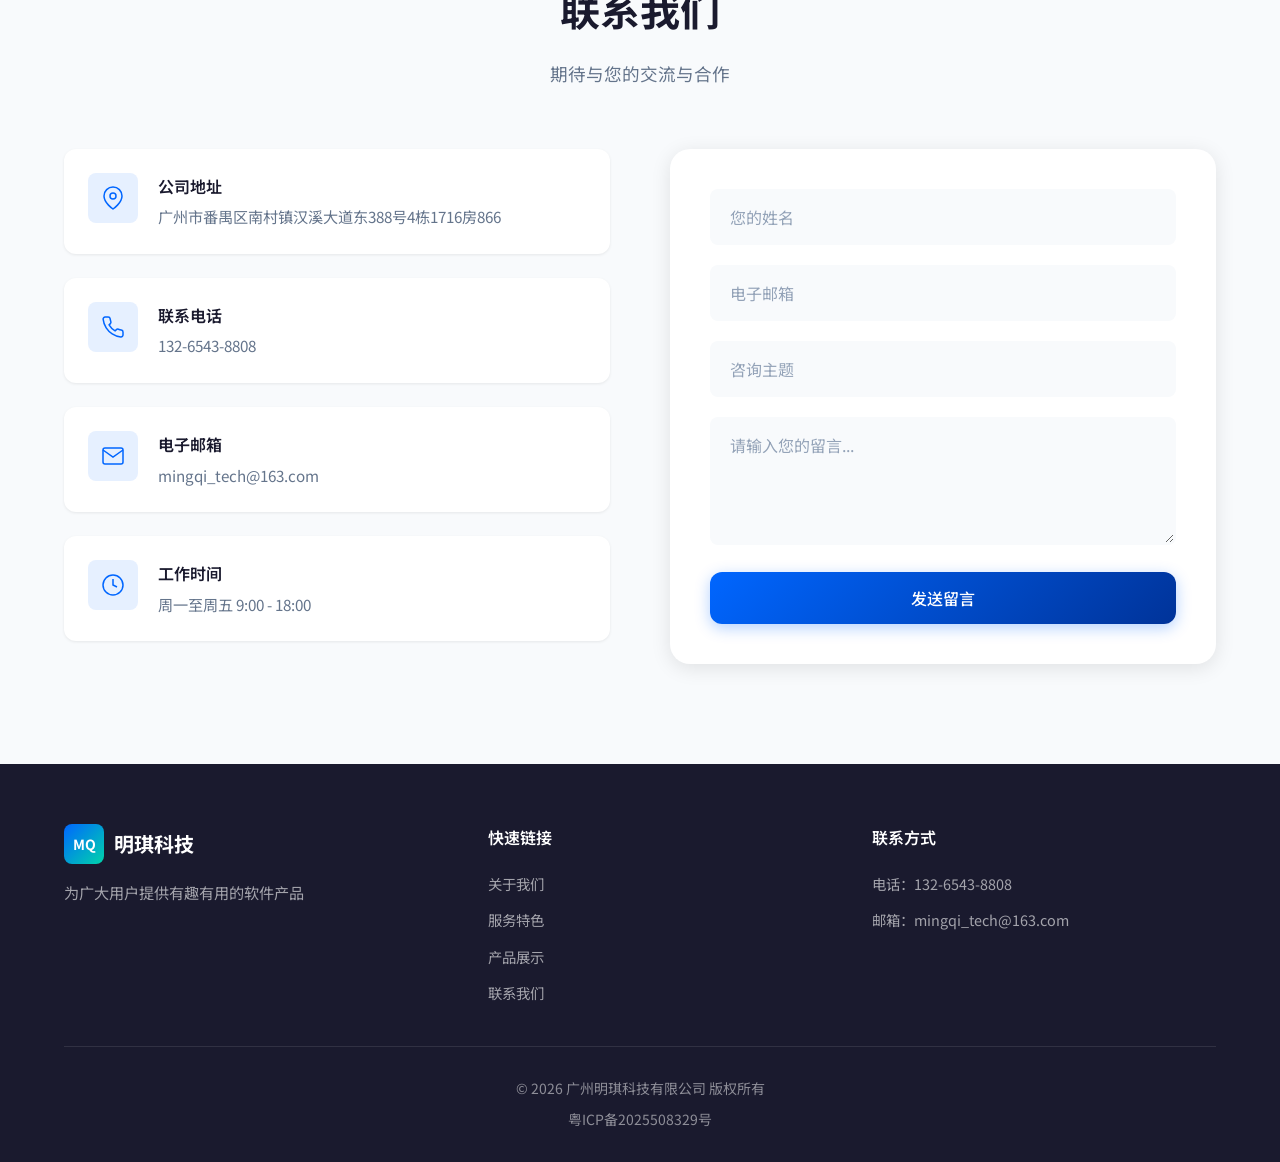
==== commit d3b82f29: "更新联系方式" ====
--- a/index.html
+++ b/index.html
@@ -275,7 +275,7 @@
                         </div>
                         <div class="contact-text">
                             <h4>联系电话</h4>
-                            <p>400-888-8888</p>
+                            <p>132-6543-8808</p>
                         </div>
                     </div>
                     <div class="contact-item">
@@ -287,7 +287,7 @@
                         </div>
                         <div class="contact-text">
                             <h4>电子邮箱</h4>
-                            <p>contact@mingqi.tech</p>
+                            <p>mingqi_tech@163.com</p>
                         </div>
                     </div>
                     <div class="contact-item">
@@ -348,8 +348,8 @@
                     <div class="footer-col">
                         <h4>联系方式</h4>
                         <ul>
-                            <li>电话：400-888-8888</li>
-                            <li>邮箱：contact@mingqi.tech</li>
+                            <li>电话：132-6543-8808</li>
+                            <li>邮箱：mingqi_tech@163.com</li>
                         </ul>
                     </div>
                 </div>
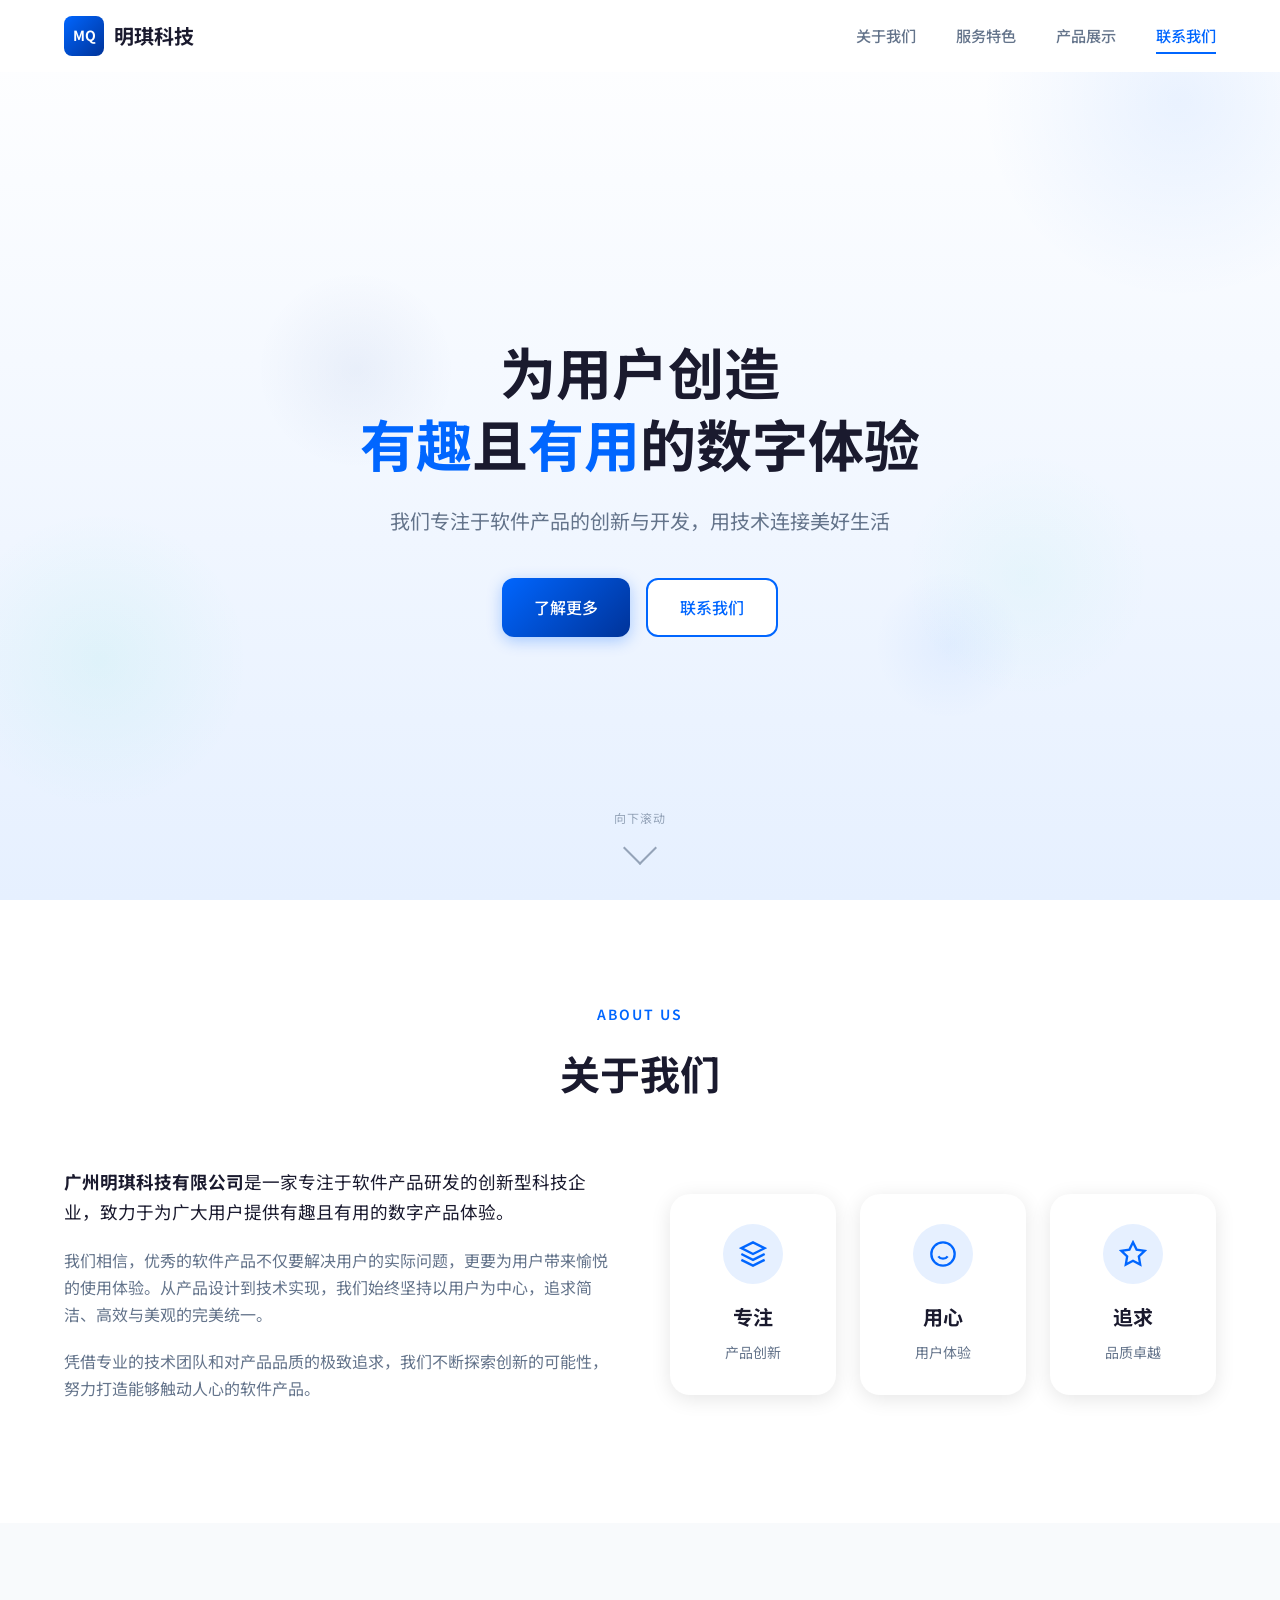
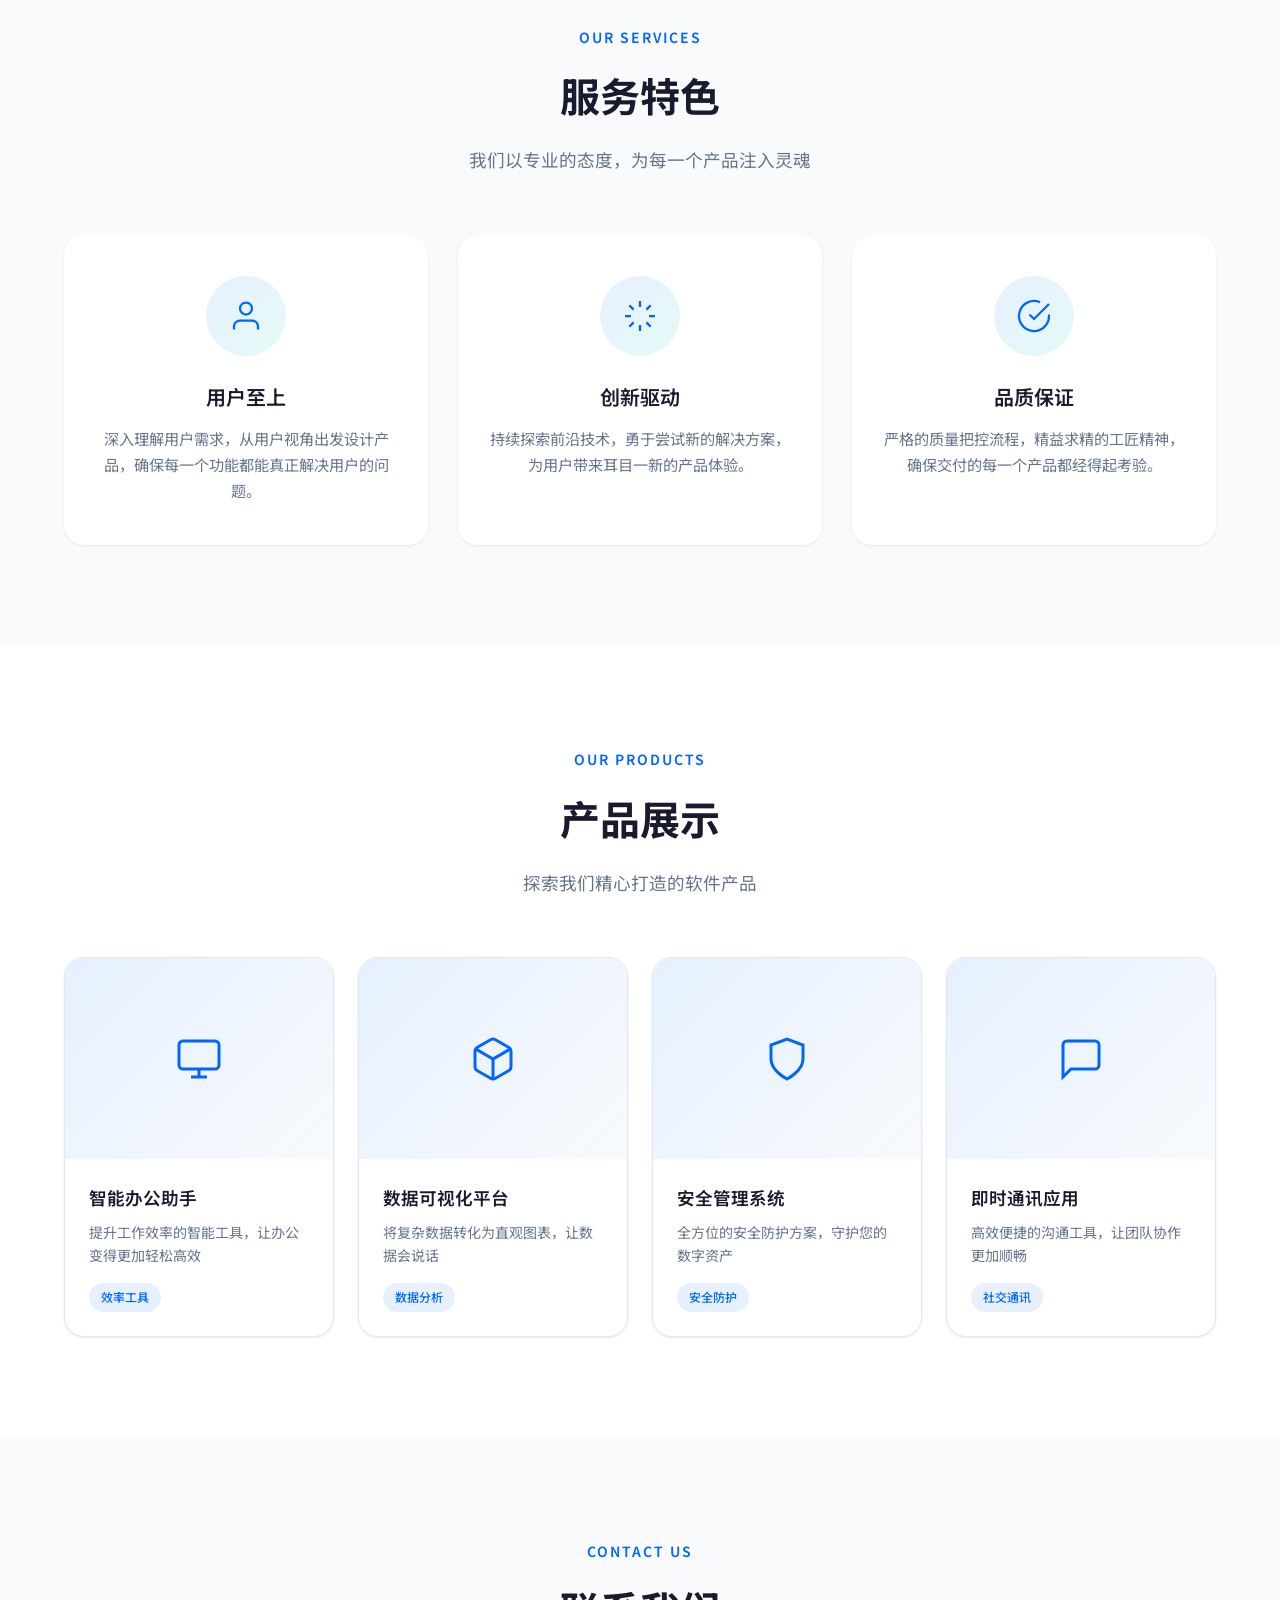
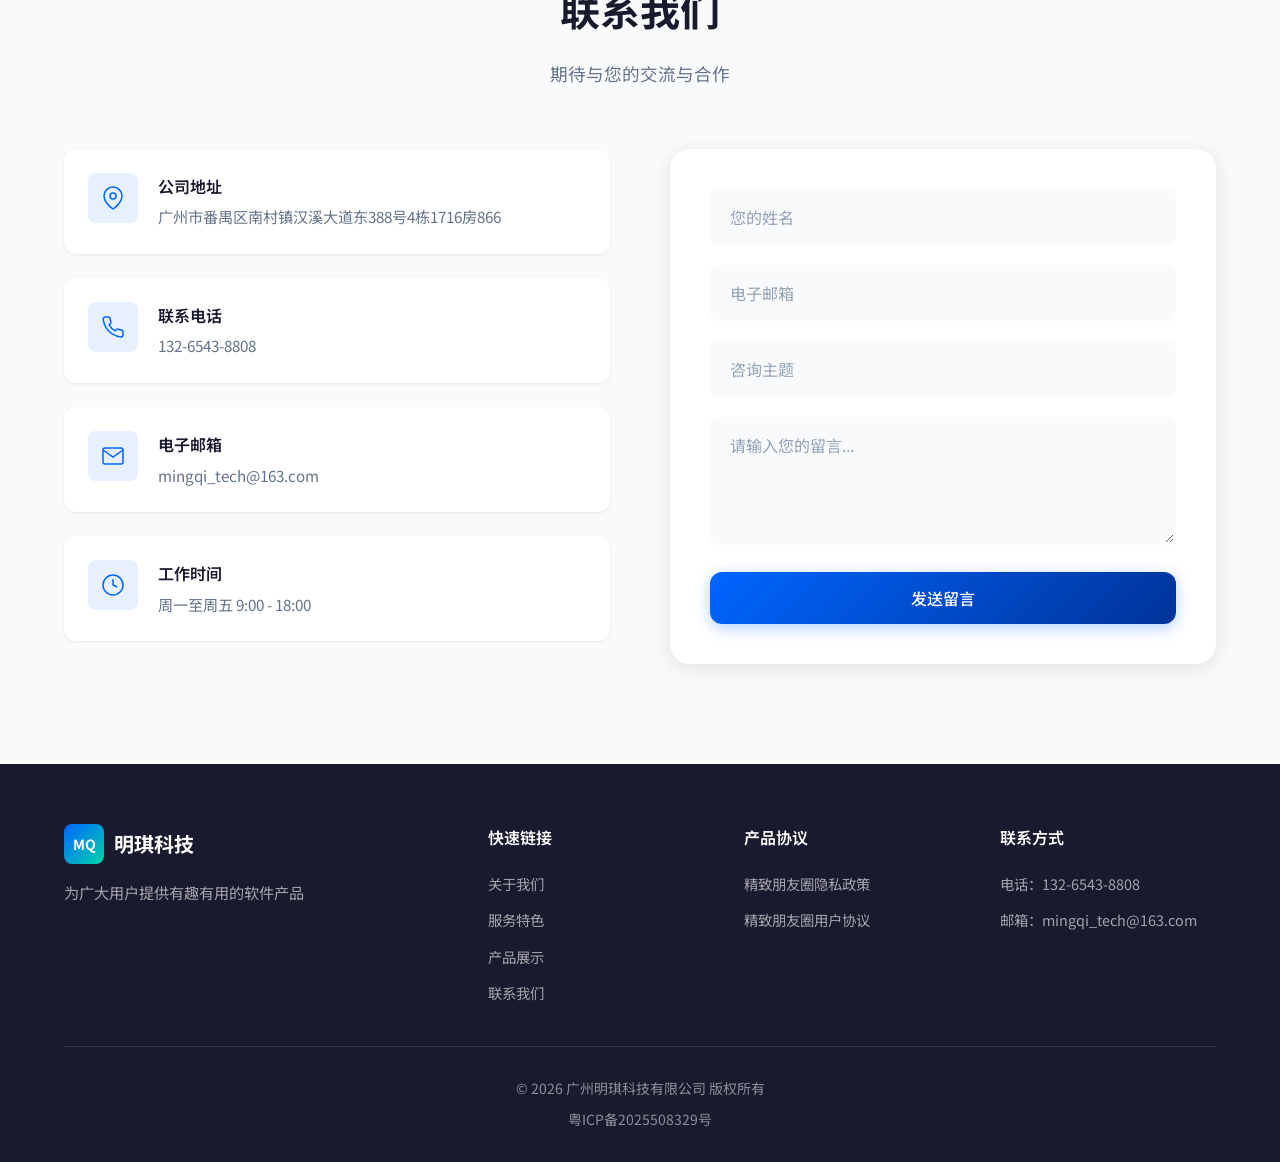
==== commit 8fc4a01a: "生成朋友圈的饮食政策和用户协议页面" ====
--- a/index.html
+++ b/index.html
@@ -346,6 +346,13 @@
                         </ul>
                     </div>
                     <div class="footer-col">
+                        <h4>产品协议</h4>
+                        <ul>
+                            <li><a href="pengyouquan/privacy/">精致朋友圈隐私政策</a></li>
+                            <li><a href="pengyouquan/terms/">精致朋友圈用户协议</a></li>
+                        </ul>
+                    </div>
+                    <div class="footer-col">
                         <h4>联系方式</h4>
                         <ul>
                             <li>电话：132-6543-8808</li>
@@ -364,4 +371,3 @@
     <script src="js/main.js"></script>
 </body>
 </html>
-
--- a/css/style.css
+++ b/css/style.css
@@ -822,7 +822,7 @@
 
 .footer-links {
     display: grid;
-    grid-template-columns: repeat(2, 1fr);
+    grid-template-columns: repeat(3, 1fr);
     gap: 40px;
 }
 
@@ -862,6 +862,108 @@
 
 .footer-bottom .icp {
     margin-top: 8px;
+}
+
+/* ============================================
+   法律文档
+   ============================================ */
+.legal-page {
+    background: var(--bg-light);
+}
+
+.legal-main {
+    padding-top: 72px;
+}
+
+.legal-hero {
+    background: var(--bg-white);
+    border-bottom: 1px solid var(--border-color);
+}
+
+.legal-hero-inner {
+    padding-top: 64px;
+    padding-bottom: 44px;
+}
+
+.legal-back {
+    display: inline-flex;
+    align-items: center;
+    color: var(--primary);
+    font-size: 0.95rem;
+    font-weight: 600;
+    margin-bottom: 24px;
+}
+
+.legal-back:hover {
+    color: var(--primary-dark);
+}
+
+.legal-hero h1 {
+    font-size: clamp(2rem, 5vw, 3.25rem);
+    line-height: 1.2;
+    color: var(--text-primary);
+    margin: 10px 0 18px;
+}
+
+.legal-hero p:not(.section-tag) {
+    color: var(--text-secondary);
+    font-size: 0.98rem;
+}
+
+.legal-document {
+    max-width: 880px;
+    padding-top: 56px;
+    padding-bottom: 72px;
+}
+
+.legal-document h2 {
+    color: var(--text-primary);
+    font-size: 1.45rem;
+    line-height: 1.4;
+    margin: 42px 0 14px;
+}
+
+.legal-document h3 {
+    color: var(--text-primary);
+    font-size: 1.08rem;
+    line-height: 1.5;
+    margin: 26px 0 10px;
+}
+
+.legal-document p,
+.legal-document li {
+    color: var(--text-secondary);
+    font-size: 1rem;
+    line-height: 1.9;
+}
+
+.legal-document p + p {
+    margin-top: 14px;
+}
+
+.legal-document ul {
+    list-style: disc;
+    padding-left: 1.4em;
+    margin: 12px 0 0;
+}
+
+.legal-document li + li {
+    margin-top: 8px;
+}
+
+.legal-document a,
+.legal-footer-bottom a {
+    color: var(--primary);
+    font-weight: 600;
+}
+
+.legal-document a:hover,
+.legal-footer-bottom a:hover {
+    color: var(--accent);
+}
+
+.legal-footer-bottom {
+    padding-top: 0;
 }
 
 /* ============================================
@@ -1084,4 +1186,3 @@
         flex-direction: column;
     }
 }
-
